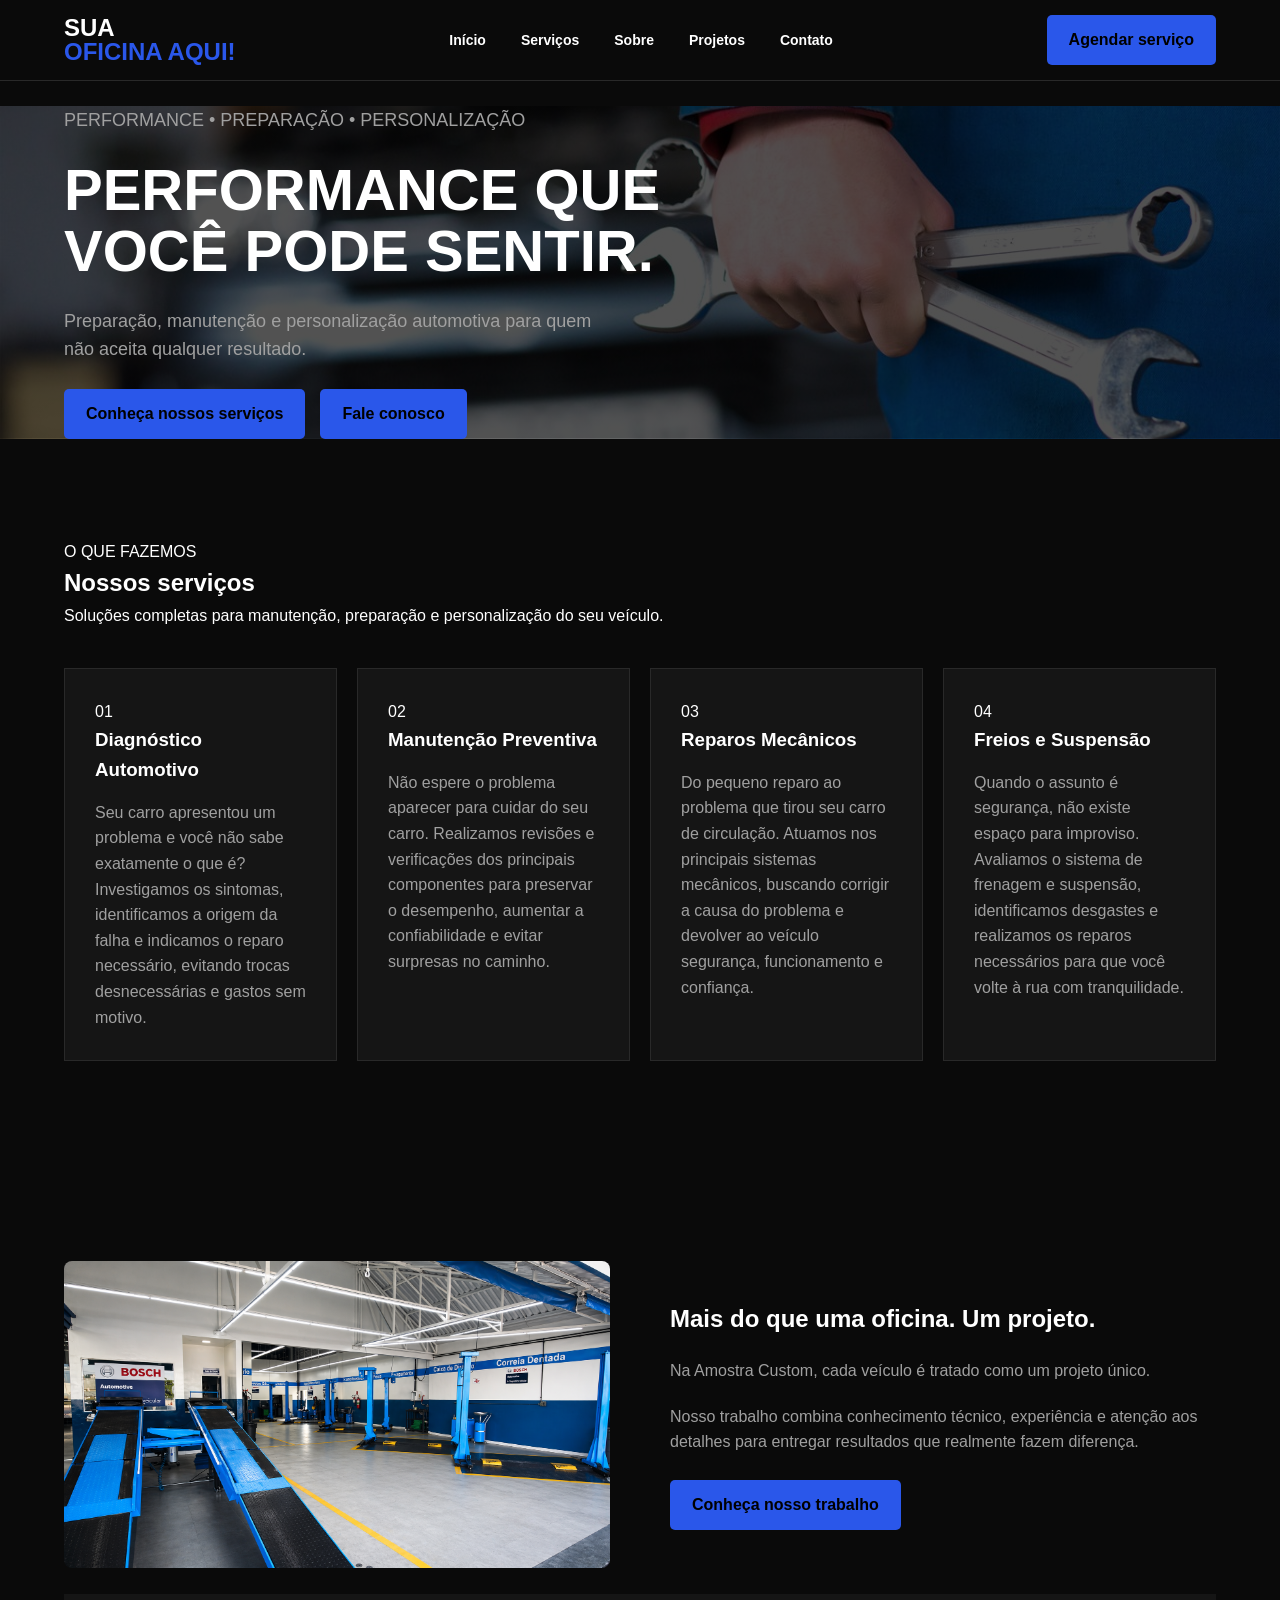
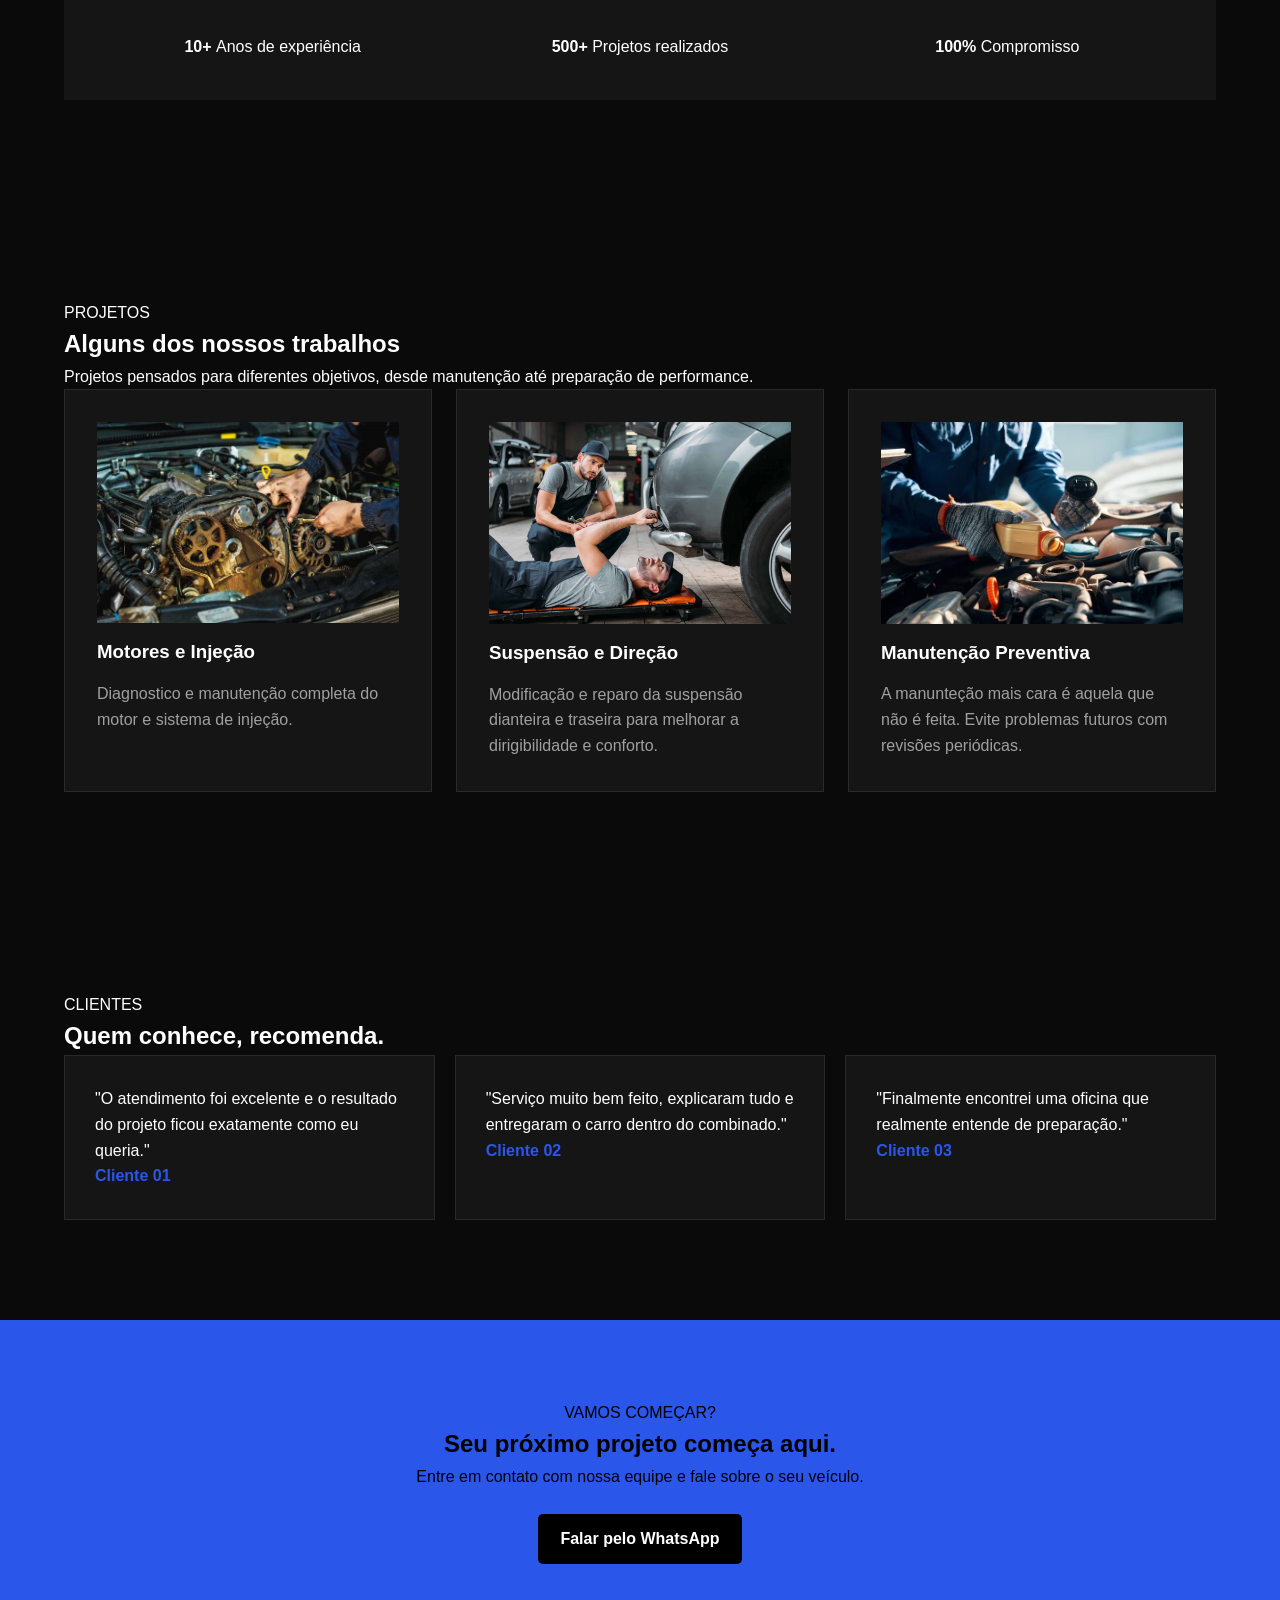
==== HTML/index.html @ f45f8632 "Teste de direção" ====
<!DOCTYPE html>
<html lang="pt-BR">

<head>
    <meta charset="UTF-8">
    <meta name="viewport" content="width=device-width, initial-scale=1.0">
    <link rel="stylesheet" href="css/style/style.css">
    <title>Amostra Custom</title>
</head>

<body>

    <header class="header">

        <div class="container">

            <a href="#" class="logo">
                SUA
                <span>OFICINA AQUI!</span>
            </a>

            <nav class="nav">

                <ul class="nav-list">

                    <li>
                        <a href="index.html">Início</a>
                    </li>

                    <li>
                        <a href="/servicos.html">Serviços</a>
                    </li>

                    <li>
                        <a href="/HTML/sobre.html">Sobre</a>
                    </li>

                    <li>
                        <a href="/HTML/projetos.html">Projetos</a>
                    </li>

                    <li>
                        <a href="/HTML/contato.html">Contato</a>
                    </li>

                </ul>

            </nav>


            <a href="/HTML/contato.html" class="btn">
                Agendar serviço
            </a>

        </div>

    </header>






    <main>

        <section class="hero" id="inicio">

            <div class="container">

                <div class="hero-content">

                    <p class="hero-tag">
                        PERFORMANCE • PREPARAÇÃO • PERSONALIZAÇÃO
                    </p>

                    <h1>
                        Performance que você pode sentir.
                    </h1>

                    <p class="hero-description">
                        Preparação, manutenção e personalização automotiva
                        para quem não aceita qualquer resultado.
                    </p>


                    <div class="hero-buttons">

                        <a href="#servicos" class="btn">
                            Conheça nossos serviços
                        </a>

                        <a href="#contato" class="btn btn-outline">
                            Fale conosco
                        </a>

                    </div>

                </div>

            </div>

        </section>






        <section class="services" id="servicos">

            <div class="container">

                <div class="section-header">

                    <p class="section-tag">
                        O QUE FAZEMOS
                    </p>

                    <h2>
                        Nossos serviços
                    </h2>

                    <p>
                        Soluções completas para manutenção,
                        preparação e personalização do seu veículo.
                    </p>

                </div>


                <div class="services-grid">


                    <article class="service-card">

                        <div class="service-number">
                            01
                        </div>

                        <h3>
                            Diagnóstico Automotivo
                        </h3>

                        <p>
                            Seu carro apresentou um problema e você não sabe exatamente o que é?
                            Investigamos os sintomas, identificamos a origem da falha e indicamos
                            o reparo necessário, evitando trocas desnecessárias e gastos sem motivo.
                        </p>

                    </article>


                    <article class="service-card">

                        <div class="service-number">
                            02
                        </div>

                        <h3>
                            Manutenção Preventiva
                        </h3>

                        <p>
                            Não espere o problema aparecer para cuidar do seu carro.
                            Realizamos revisões e verificações dos principais componentes
                            para preservar o desempenho, aumentar a confiabilidade e evitar
                            surpresas no caminho.

                    </article>


                    <article class="service-card">

                        <div class="service-number">
                            03
                        </div>

                        <h3>
                            Reparos Mecânicos
                        </h3>

                        <p>
                            Do pequeno reparo ao problema que tirou seu carro de circulação.
                            Atuamos nos principais sistemas mecânicos, buscando corrigir a causa
                            do problema e devolver ao veículo segurança, funcionamento e confiança.
                        </p>

                    </article>


                    <article class="service-card">

                        <div class="service-number">
                            04
                        </div>

                        <h3>
                            Freios e Suspensão
                        </h3>

                        <p>
                            Quando o assunto é segurança, não existe espaço para improviso.
                            Avaliamos o sistema de frenagem e suspensão, identificamos desgastes e realizamos
                            os reparos necessários para que você volte à rua com tranquilidade.
                        </p>

                    </article>


                </div>

            </div>

        </section>





        <section class="about" id="sobre">

            <div class="container">

                <div class="about-content">


                    <div class="about-image">

                        <img src="assets/images/Fotos Amostra/elevadores.png" alt="Interior da oficina Amostra Custom">

                    </div>


                    <div class="about-text">


                        <h2>
                            Mais do que uma oficina.
                            Um projeto.
                        </h2>

                        <p>
                            Na Amostra Custom, cada veículo é tratado
                            como um projeto único.
                        </p>

                        <p>
                            Nosso trabalho combina conhecimento
                            técnico, experiência e atenção aos detalhes
                            para entregar resultados que realmente
                            fazem diferença.
                        </p>
                        <br>

                        <a href="/HTML/contato.html" class="btn">
                            Conheça nosso trabalho
                        </a>

                    </div>

                </div>

                <br>
                <div class="differentials">

                    <div class="differential">

                        <strong>
                            10+
                        </strong>

                        <span>
                            Anos de experiência
                        </span>

                    </div>


                    <div class="differential">

                        <strong>
                            500+
                        </strong>

                        <span>
                            Projetos realizados
                        </span>

                    </div>


                    <div class="differential">

                        <strong>
                            100%
                        </strong>

                        <span>
                            Compromisso
                        </span>

                    </div>

                </div>

            </div>

        </section>



        <section class="projects" id="projetos">

            <div class="container">

                <div class="section-header">

                    <p class="section-tag">
                        PROJETOS
                    </p>

                    <h2>
                        Alguns dos nossos trabalhos
                    </h2>

                    <p>
                        Projetos pensados para diferentes objetivos,
                        desde manutenção até preparação de performance.
                    </p>

                </div>


                <div class="projects-grid">


                    <article class="project-card">

                        <img src="assets/images/Fotos Amostra/correia.jpg" alt="Projeto automotivo de performance">

                        <div class="project-info">



                            <h3>
                                Motores e Injeção
                            </h3>

                            <p>
                                Diagnostico e manutenção completa do motor e sistema de injeção.
                            </p>

                        </div>

                    </article>


                    <article class="project-card">

                        <img src="assets/images/Fotos Amostra/deitante 2.jpg"
                            alt="Projeto de personalização automotiva">

                        <div class="project-info">

                            <h3>
                                Suspensão e Direção
                            </h3>

                            <p>
                                Modificação e reparo da suspensão dianteira e traseira
                                para melhorar a dirigibilidade e conforto.
                            </p>

                        </div>

                    </article>


                    <article class="project-card">

                        <img src="assets/images/Fotos Amostra/oleo.jpg" alt="Projeto de preparação automotiva">

                        <div class="project-info">



                            <h3>
                                Manutenção Preventiva
                            </h3>

                            <p>
                                A manunteção mais cara é aquela que não é feita. Evite problemas futuros com revisões
                                periódicas.
                            </p>

                        </div>

                    </article>


                </div>

            </div>

        </section>


        <section class="testimonials">

            <div class="container">

                <div class="section-header">

                    <p class="section-tag">
                        CLIENTES
                    </p>

                    <h2>
                        Quem conhece, recomenda.
                    </h2>

                </div>


                <div class="testimonials-grid">


                    <article class="testimonial">

                        <p>
                            "O atendimento foi excelente e o resultado
                            do projeto ficou exatamente como eu queria."
                        </p>

                        <strong class="testimonial-name">
                            Cliente 01
                        </strong>

                    </article>


                    <article class="testimonial">

                        <p>
                            "Serviço muito bem feito, explicaram tudo
                            e entregaram o carro dentro do combinado."
                        </p>

                        <strong class="testimonial-name">
                            Cliente 02
                        </strong>

                    </article>


                    <article class="testimonial">

                        <p>
                            "Finalmente encontrei uma oficina que
                            realmente entende de preparação."
                        </p>

                        <strong class="testimonial-name">
                            Cliente 03
                        </strong>

                    </article>


                </div>

            </div>

        </section>

        <section class="cta" id="contato">

            <div class="container">

                <p class="section-tag">
                    VAMOS COMEÇAR?
                </p>

                <h2>
                    Seu próximo projeto começa aqui.
                </h2>

                <p>
                    Entre em contato com nossa equipe e
                    fale sobre o seu veículo.
                </p>

                <a href="https://wa.me/5500000000000" class="btn">
                    Falar pelo WhatsApp
                </a>

            </div>

        </section>

    </main>

    </main>

    <footer>

    </footer>

    <script src="./js/main.js"></script>

</body>

</html>
---- HTML/css/style/style.css ----
/* =========================
   VARIÁVEIS
========================= */

:root {
    --background: #0a0a0a;
    --background-secondary: #151515;
    --green: #2a57ea;
    --white: #ffffff;
    --gray: #a0a0a0;
    --border: #292929;
}


/* =========================
   RESET
========================= */

* {
    margin: 0;
    padding: 0;
    box-sizing: border-box;
}

img {
    max-width: 100%;
    display: block;
}

button,
input,
textarea {
    font: inherit;
}


/* =========================
   BASE
========================= */

body {
    background-color: var(--background);
    color: var(--white);

    font-family: Arial, sans-serif;
    line-height: 1.6;
}

a {
    text-decoration: none;
    color: inherit;
}

ul {
    list-style: none;
}


/* =========================
   CONTAINER
========================= */

.container {
    width: 90%;
    max-width: 1200px;
    margin: 0 auto;
}


/* =========================
   HEADER
========================= */

.header {
    width: 100%;
    border-bottom: 1px solid var(--border);
}

.header .container {
    height: 80px;

    display: flex;
    align-items: center;
    justify-content: space-between;
}


/* LOGO */

.logo {
    display: flex;
    flex-direction: column;

    font-size: 24px;
    font-weight: 800;
    line-height: 1;
}

.logo span {
    color: var(--green);
}


/* MENU */

.nav-list {
    display: flex;
    align-items: center;
    gap: 35px;
}

.nav-list a {
    color: var(--white);
    font-size: 14px;
    font-weight: 600;

    transition: 0.3s;
}

.nav-list a:hover {
    color: var(--green);
}


/* BOTÃO */

.btn {
    display: inline-block;

    background-color: var(--green);
    color: #000;

    padding: 12px 22px;
    border-radius: 5px;

    font-weight: 700;

    transition: 0.3s;
}

.btn:hover {
    opacity: 0.8;
}


/* =========================
   HERO
========================= */

.hero {
    background-image:
        linear-gradient(
            rgba(0, 0, 0, 0.68),
            rgba(0, 0, 0, 0.68)
        ),
        url("../../assets/images/Fotos Amostra/chave-mao.jpg");

    background-size: cover;
    background-position: center;
    background-repeat: no-repeat;
}

.hero h1 {
    max-width: 650px;

    font-size: 58px;
    line-height: 1.05;
    text-transform: uppercase;
}

.hero p {
    max-width: 550px;

    margin: 25px 0;

    color: var(--gray);
    font-size: 18px;
}

.hero-buttons {
    display: flex;
    gap: 15px;
}


/* =========================
   SERVIÇOS
========================= */

.services {
    padding: 100px 0;
}

.services-grid {
    display: grid;
    grid-template-columns: repeat(4, 1fr);
    gap: 20px;

    margin-top: 40px;
}

.service-card {
    background-color: var(--background-secondary);

    border: 1px solid var(--border);

    padding: 30px;
    min-height: 250px;

    transition: 0.3s;
}

.service-card:hover {
    transform: translateY(-5px);
    border-color: var(--green);
}

.service-card h3 {
    margin-bottom: 15px;
}

.service-card p {
    color: var(--gray);
}


/* =========================
   SOBRE
========================= */

.about {
    padding: 100px 0;
}

.about-content {
    display: grid;
    grid-template-columns: 1fr 1fr;

    gap: 60px;
    align-items: center;
}

.about img {
    width: 100%;
    border-radius: 8px;
}

.about p {
    color: var(--gray);
    margin-top: 20px;
}


/* =========================
   DIFERENCIAIS
========================= */

.differentials {
    display: flex;
    justify-content: space-between;
    gap: 30px;

    padding: 40px;

    background-color: var(--background-secondary);
}

.differential {
    flex: 1;
    text-align: center;
}


/* =========================
   DEPOIMENTOS
========================= */

.testimonials {
    padding: 100px 0;
}

.testimonials-grid {
    display: grid;
    grid-template-columns: repeat(3, 1fr);

    gap: 20px;
}

.testimonial {
    padding: 30px;

    background-color: var(--background-secondary);

    border: 1px solid var(--border);
}

.testimonial-name {
    margin-top: 20px;
    color: var(--green);
}


/* =========================
   CTA
========================= */

.cta {
    padding: 80px 20px;

    text-align: center;

    background-color: var(--green);
    color: #000;
}

.cta .btn {
    display: inline-block;

    margin-top: 25px;

    background-color: #000;
    color: white;
}


/* =========================
   FOOTER
========================= */

footer {
    padding: 60px 0;

    background-color: #050505;

    border-top: 1px solid var(--border);
}

.footer-content {
    display: grid;
    grid-template-columns: 2fr 1fr 1fr;

    gap: 50px;
}


/* =========================
   RESPONSIVO
========================= */

@media (max-width: 768px) {

    .header .container {
        height: auto;
        padding: 20px 0;
    }

    .nav {
        display: none;
    }

    .hero {
        min-height: 500px;
    }

    .hero h1 {
        font-size: 40px;
    }

    .hero-buttons {
        flex-direction: column;
    }

    .services-grid {
        grid-template-columns: 1fr;
    }

    .about-content {
        grid-template-columns: 1fr;
    }

    .testimonials-grid {
        grid-template-columns: 1fr;
    }

    .differentials {
        flex-direction: column;
    }

    .footer-content {
        grid-template-columns: 1fr;
    }
}








/* =========================
   PÁGINAS INTERNAS
========================= */

.page-hero {
    background-image:
        linear-gradient(
            rgba(0, 0, 0, 0.62),
            rgba(0, 0, 0, 0.62)
        ),
        url("../../assets/images/Fotos Amostra/aperrto.jpg");

    background-size: cover;
    background-position: center center;
    background-repeat: no-repeat;
}

.page-hero h1 {
    max-width: 800px;

    margin: 15px 0;

    font-size: 58px;

    line-height: 1.05;

    text-transform: uppercase;
}

.page-hero p:last-child {
    max-width: 600px;

    color: var(--gray);

    font-size: 18px;
}


/* =========================
   LINKS DOS SERVIÇOS
========================= */

.service-link {
    display: inline-block;

    margin-top: 25px;

    color: var(--green);

    font-weight: 600;
}

.service-link:hover {
    text-decoration: underline;
}


/* =========================
   PÁGINA DE CONTATO
========================= */

.contact {
    padding: 100px 0;
}

.contact-content {
    display: grid;

    grid-template-columns: 1fr 1fr;

    gap: 80px;
}

.contact-info h2 {
    margin: 15px 0 20px;

    font-size: 42px;

    line-height: 1.1;
}

.contact-info > p {
    color: var(--gray);
}


.contact-item {
    display: flex;

    flex-direction: column;

    gap: 5px;

    margin-top: 30px;
}

.contact-item span {
    color: var(--gray);
}


/* =========================
   FORMULÁRIO
========================= */

.contact-form {
    display: flex;

    flex-direction: column;

    gap: 20px;
}

.form-group {
    display: flex;

    flex-direction: column;

    gap: 8px;
}

.form-group label {
    font-size: 14px;

    font-weight: 600;
}

.form-group input,
.form-group select,
.form-group textarea {
    width: 100%;

    padding: 14px 16px;

    background-color: var(--background-secondary);

    border: 1px solid var(--border);

    border-radius: 4px;

    color: var(--white);

    outline: none;
}

.form-group input:focus,
.form-group select:focus,
.form-group textarea:focus {
    border-color: var(--green);
}

.form-group textarea {
    resize: vertical;
}


/* =========================
   RESPONSIVIDADE
========================= */

@media (max-width: 768px) {

    .page-hero {
        padding: 100px 0 70px;
    }

    .page-hero h1 {
        font-size: 40px;
    }

    .contact-content {
        grid-template-columns: 1fr;

        gap: 50px;
    }

}

/* PROJETOS */

.projects {
    padding: 100px 0;
}

.projects-grid {
    display: grid;
    grid-template-columns: repeat(3, 1fr);
    gap: 24px;
}

.project-card {
    padding: 32px;
    background: var(--background-secondary);
    border: 1px solid var(--border);
    transition: 0.3s;
}

.project-card:hover {
    transform: translateY(-6px);
    border-color: var(--green);
}

.project-card > span {
    color: var(--green);
    font-weight: 700;
    font-size: 13px;
}

.project-card h3 {
    margin: 14px 0;
}

.project-card p {
    color: var(--gray);
    line-height: 1.6;
}

.project-card ul {
    margin: 24px 0;
}

.project-card li {
    margin-bottom: 9px;
}

/* =========================
   SOBRE — SEÇÕES FINAIS
========================= */

.about-final {
    padding: 110px 0;
    border-top: 1px solid var(--border);
}

.about-final-content {
    display: grid;
    grid-template-columns: 1fr 1fr;
    gap: 80px;
    align-items: center;
}

.about-final .section-heading {
    margin: 0;
}

.about-final-text {
    max-width: 600px;
}

.about-final-text p {
    color: var(--gray);
    line-height: 1.7;
    margin-bottom: 20px;
}

.about-final-text .btn {
    display: inline-block;
    margin-top: 15px;
}


/* =========================
   CTA FINAL
========================= */

.about-cta {
    padding: 120px 0;
    text-align: center;
    border-top: 1px solid var(--border);
}

.about-cta .container {
    max-width: 850px;
}

.about-cta h2 {
    margin: 18px 0;
}

.about-cta p {
    max-width: 600px;
    margin: 0 auto 30px;
    color: var(--gray);
    line-height: 1.6;
}

.about-cta .btn {
    display: inline-block;
}


/* =========================
   RESPONSIVIDADE
========================= */

@media (max-width: 900px) {

    .about-final-content {
        grid-template-columns: 1fr;
        gap: 40px;
    }

    .about-final {
        padding: 80px 0;
    }

    .about-cta {
        padding: 90px 0;
    }

}


@media (max-width: 600px) {

    .about-final {
        padding: 70px 0;
    }

    .about-cta {
        padding: 75px 20px;
    }

}




/* =========================================================
   SERVIÇOS
========================================================= */

.servicos {
    width: 100%;
    padding: 120px 0;
    background: var(--background);
    color: var(--white);
}

.servicos-container {
    width: min(1200px, 90%);
    margin: 0 auto;
}


/* =========================================================
   CABEÇALHO
========================================================= */

.servicos-header {
    display: flex;
    align-items: flex-end;
    justify-content: space-between;
    gap: 40px;
    margin-bottom: 60px;
}

.servicos-titulo {
    max-width: 650px;
}

.servicos-label {
    display: inline-block;
    margin-bottom: 15px;

    color: var(--green);

    font-size: 14px;
    font-weight: 700;
    letter-spacing: 3px;
}

.servicos-titulo h2 {
    margin: 0 0 18px;

    font-size: clamp(42px, 5vw, 68px);
    line-height: 0.95;

    font-weight: 800;
    letter-spacing: -2px;

    color: var(--white);
}

.servicos-titulo p {
    max-width: 550px;

    margin: 0;

    color: var(--gray);

    font-size: 16px;
    line-height: 1.7;
}


/* =========================================================
   BOTÃO DO CABEÇALHO
========================================================= */

.servicos-header-btn {
    display: inline-flex;
    align-items: center;
    gap: 15px;

    padding: 16px 24px;

    border: 1px solid var(--green);

    color: var(--green);

    text-decoration: none;

    font-size: 13px;
    font-weight: 700;
    letter-spacing: 1px;

    transition: 0.3s ease;
}

.servicos-header-btn span {
    font-size: 20px;
    transition: 0.3s ease;
}

.servicos-header-btn:hover {
    background: var(--green);
    color: var(--background);
}

.servicos-header-btn:hover span {
    transform: translateX(5px);
}


/* =========================================================
   GRID
========================================================= */

.servicos-grid {
    display: grid;

    grid-template-columns: repeat(3, 1fr);

    gap: 20px;
}


/* =========================================================
   CARD
========================================================= */

.servico-card {
    position: relative;

    min-height: 350px;

    padding: 35px;

    background: var(--background-secondary);

    border: 1px solid var(--border);

    overflow: hidden;

    transition:
        transform 0.35s ease,
        border-color 0.35s ease,
        background 0.35s ease;
}

.servico-card::before {
    content: "";

    position: absolute;

    top: 0;
    left: 0;

    width: 0;
    height: 3px;

    background: var(--green);

    transition: width 0.4s ease;
}

.servico-card:hover {
    transform: translateY(-8px);

    border-color: var(--green);

    background: var(--background-secondary);
}

.servico-card:hover::before {
    width: 100%;
}


/* =========================================================
   NÚMERO
========================================================= */

.servico-numero {
    position: absolute;

    top: 25px;
    right: 30px;

    color: var(--border);

    font-size: 50px;
    font-weight: 800;

    line-height: 1;
}


/* =========================================================
   ÍCONE
========================================================= */

.servico-icone {
    display: flex;
    align-items: center;
    justify-content: center;

    width: 60px;
    height: 60px;

    margin-bottom: 35px;

    border: 1px solid var(--green);

    color: var(--green);

    font-size: 26px;

    transition: 0.3s ease;
}

.servico-card:hover .servico-icone {
    background: var(--green);
    color: var(--background);

    transform: rotate(-5deg);
}


/* =========================================================
   TÍTULO
========================================================= */

.servico-card h3 {
    max-width: 250px;

    margin: 0 0 18px;

    color: var(--white);

    font-size: 23px;
    line-height: 1.1;

    font-weight: 750;
}


/* =========================================================
   DESCRIÇÃO
========================================================= */

.servico-card p {
    max-width: 300px;

    margin: 0;

    color: var(--gray);

    font-size: 15px;
    line-height: 1.7;
}


/* =========================================================
   LINK
========================================================= */

.servico-link {
    position: absolute;

    bottom: 30px;
    left: 35px;

    display: inline-flex;
    align-items: center;
    gap: 10px;

    color: var(--green);

    text-decoration: none;

    font-size: 12px;
    font-weight: 700;

    letter-spacing: 1.5px;

    transition: 0.3s ease;
}

.servico-link span {
    font-size: 18px;

    transition: 0.3s ease;
}

.servico-link:hover span {
    transform: translateX(6px);
}


/* =========================================================
   CARD DE PERFORMANCE
========================================================= */

.servico-destaque {
    border-color: var(--border);
}

.servico-destaque .servico-icone {
    background: var(--green);
    color: var(--background);
}


/* =========================================================
   CTA
========================================================= */

.servicos-cta {
    display: flex;

    align-items: center;
    justify-content: space-between;

    gap: 30px;

    margin-top: 25px;
    padding: 40px;

    border: 1px solid var(--border);

    background: var(--background-secondary);
}

.servicos-cta span {
    display: block;

    margin-bottom: 10px;

    color: var(--green);

    font-size: 12px;
    font-weight: 700;

    letter-spacing: 2px;
}

.servicos-cta h3 {
    margin: 0;

    color: var(--white);

    font-size: 28px;
    line-height: 1.1;
}

.servicos-cta-btn {
    display: inline-flex;
    align-items: center;
    gap: 15px;

    padding: 16px 28px;

    background: var(--green);

    color: var(--background);

    text-decoration: none;

    font-size: 13px;
    font-weight: 800;

    letter-spacing: 1px;

    white-space: nowrap;

    transition: 0.3s ease;
}

.servicos-cta-btn span {
    margin: 0;

    color: var(--background);

    font-size: 20px;

    transition: 0.3s ease;
}

.servicos-cta-btn:hover {
    transform: translateY(-3px);
}

.servicos-cta-btn:hover span {
    transform: translateX(5px);
}


/* =========================================================
   RESPONSIVIDADE
========================================================= */

@media (max-width: 950px) {

    .servicos {
        padding: 90px 0;
    }

    .servicos-grid {
        grid-template-columns: repeat(2, 1fr);
    }

    .servicos-header {
        align-items: flex-start;
        flex-direction: column;
    }

}


@media (max-width: 650px) {

    .servicos {
        padding: 75px 0;
    }

    .servicos-container {
        width: 88%;
    }

    .servicos-titulo h2 {
        font-size: 44px;
    }

    .servicos-grid {
        grid-template-columns: 1fr;
    }

    .servico-card {
        min-height: 330px;
        padding: 30px;
    }

    .servico-link {
        left: 30px;
        bottom: 25px;
    }

    .servicos-cta {
        align-items: flex-start;
        flex-direction: column;

        padding: 30px;
    }

    .servicos-cta h3 {
        font-size: 24px;
    }

    .servicos-cta-btn {
        width: 100%;

        justify-content: center;
    }

}




/* =========================================================
   CONTATO
========================================================= */

.contato {
    width: 100%;
    padding: 120px 0 0;
    background: var(--background);
    color: var(--white);
}

.contato-container {
    width: min(1200px, 90%);
    margin: 0 auto;

    display: grid;
    grid-template-columns: 0.85fr 1.15fr;

    gap: 90px;
}


/* =========================================================
   INFORMAÇÕES
========================================================= */

.contato-info {
    display: flex;
    flex-direction: column;
    justify-content: center;
}

.contato-label {
    display: inline-block;

    margin-bottom: 15px;

    color: var(--green);

    font-size: 14px;
    font-weight: 700;

    letter-spacing: 3px;
}

.contato-info h2 {
    margin: 0 0 20px;

    color: var(--white);

    font-size: clamp(42px, 5vw, 68px);
    line-height: 0.95;

    font-weight: 800;
    letter-spacing: -2px;
}

.contato-info h2 span {
    color: var(--green);
}

.contato-descricao {
    max-width: 500px;

    margin: 0 0 45px;

    color: var(--gray);

    font-size: 16px;
    line-height: 1.7;
}


/* =========================================================
   ITENS DE CONTATO
========================================================= */

.contato-item {
    display: flex;
    align-items: center;

    gap: 18px;

    padding: 18px 0;

    border-bottom: 1px solid var(--border);
}

.contato-item:first-of-type {
    border-top: 1px solid var(--border);
}

.contato-item-icon {
    display: flex;
    align-items: center;
    justify-content: center;

    width: 42px;
    height: 42px;

    flex-shrink: 0;

    border: 1px solid var(--border);

    color: var(--green);

    font-size: 18px;

    transition: 0.3s ease;
}

.contato-item:hover .contato-item-icon {
    background: var(--green);
    color: var(--background);
    border-color: var(--green);
}

.contato-item-content {
    display: flex;
    flex-direction: column;

    gap: 4px;
}

.contato-item-content span {
    color: var(--gray);

    font-size: 11px;
    font-weight: 700;

    letter-spacing: 1.5px;
}

.contato-item-content a,
.contato-item-content p {
    margin: 0;

    color: var(--white);

    font-size: 15px;

    text-decoration: none;

    transition: 0.3s ease;
}

.contato-item-content a:hover {
    color: var(--green);
}


/* =========================================================
   FORMULÁRIO
========================================================= */

.contato-form-container {
    padding: 45px;

    background: var(--background-secondary);

    border: 1px solid var(--border);
}

.contato-form-header {
    margin-bottom: 35px;
}

.contato-form-header > span {
    display: block;

    margin-bottom: 12px;

    color: var(--green);

    font-size: 12px;
    font-weight: 700;

    letter-spacing: 2px;
}

.contato-form-header h3 {
    margin: 0;

    color: var(--white);

    font-size: 32px;
    line-height: 1.1;

    font-weight: 700;
}

.contato-form-header h3 strong {
    color: var(--green);
}


/* =========================================================
   CAMPOS
========================================================= */

.contato-form {
    display: grid;

    grid-template-columns: repeat(2, 1fr);

    gap: 20px;
}

.contato-form-group {
    display: flex;
    flex-direction: column;

    gap: 8px;
}

.contato-form-group.full {
    grid-column: 1 / -1;
}

.contato-form-group label {
    color: var(--gray);

    font-size: 11px;
    font-weight: 700;

    letter-spacing: 1.5px;
}

.contato-form input,
.contato-form select,
.contato-form textarea {
    width: 100%;

    padding: 15px 16px;

    background: var(--background);

    border: 1px solid var(--border);

    border-radius: 0;

    color: var(--white);

    font-family: inherit;
    font-size: 14px;

    outline: none;

    transition:
        border-color 0.3s ease,
        background 0.3s ease;
}

.contato-form input::placeholder,
.contato-form textarea::placeholder {
    color: var(--gray);
}

.contato-form input:focus,
.contato-form select:focus,
.contato-form textarea:focus {
    border-color: var(--green);
}

.contato-form textarea {
    min-height: 150px;

    resize: vertical;
}


/* =========================================================
   SELECT
========================================================= */

.contato-form select {
    cursor: pointer;
}


/* =========================================================
   BOTÃO
========================================================= */

.contato-form button {
    grid-column: 1 / -1;

    display: inline-flex;
    align-items: center;
    justify-content: center;

    gap: 12px;

    width: 100%;

    padding: 17px 25px;

    background: var(--green);

    border: 1px solid var(--green);

    color: var(--background);

    font-family: inherit;

    font-size: 13px;
    font-weight: 800;

    letter-spacing: 1px;

    cursor: pointer;

    transition:
        transform 0.3s ease,
        background 0.3s ease;
}

.contato-form button:hover {
    transform: translateY(-3px);
}

.contato-form button span {
    font-size: 18px;

    transition: 0.3s ease;
}

.contato-form button:hover span {
    transform: translateX(5px);
}


/* =========================================================
   PARTE FINAL
========================================================= */

.contato-final {
    width: min(1200px, 90%);

    margin: 100px auto 0;
    padding: 30px 0;

    display: flex;
    align-items: center;
    justify-content: space-between;

    gap: 20px;

    border-top: 1px solid var(--border);
}

.contato-final p {
    margin: 0;

    color: var(--gray);

    font-size: 11px;
    font-weight: 700;

    letter-spacing: 1.5px;
}

.contato-final a {
    color: var(--green);

    font-size: 11px;
    font-weight: 700;

    letter-spacing: 1.5px;

    text-decoration: none;

    transition: 0.3s ease;
}

.contato-final a:hover {
    transform: translateY(-2px);
}


/* =========================================================
   RESPONSIVIDADE
========================================================= */

@media (max-width: 950px) {

    .contato {
        padding-top: 90px;
    }

    .contato-container {
        grid-template-columns: 1fr;

        gap: 60px;
    }

    .contato-info {
        justify-content: flex-start;
    }

}


@media (max-width: 650px) {

    .contato {
        padding-top: 75px;
    }

    .contato-container {
        width: 88%;
    }

    .contato-info h2 {
        font-size: 44px;
    }

    .contato-form-container {
        padding: 30px;
    }

    .contato-form {
        grid-template-columns: 1fr;
    }

    .contato-form-group.full {
        grid-column: auto;
    }

    .contato-form button {
        grid-column: auto;
    }

    .contato-final {
        width: 88%;

        align-items: flex-start;
        flex-direction: column;

        margin-top: 75px;
    }

}
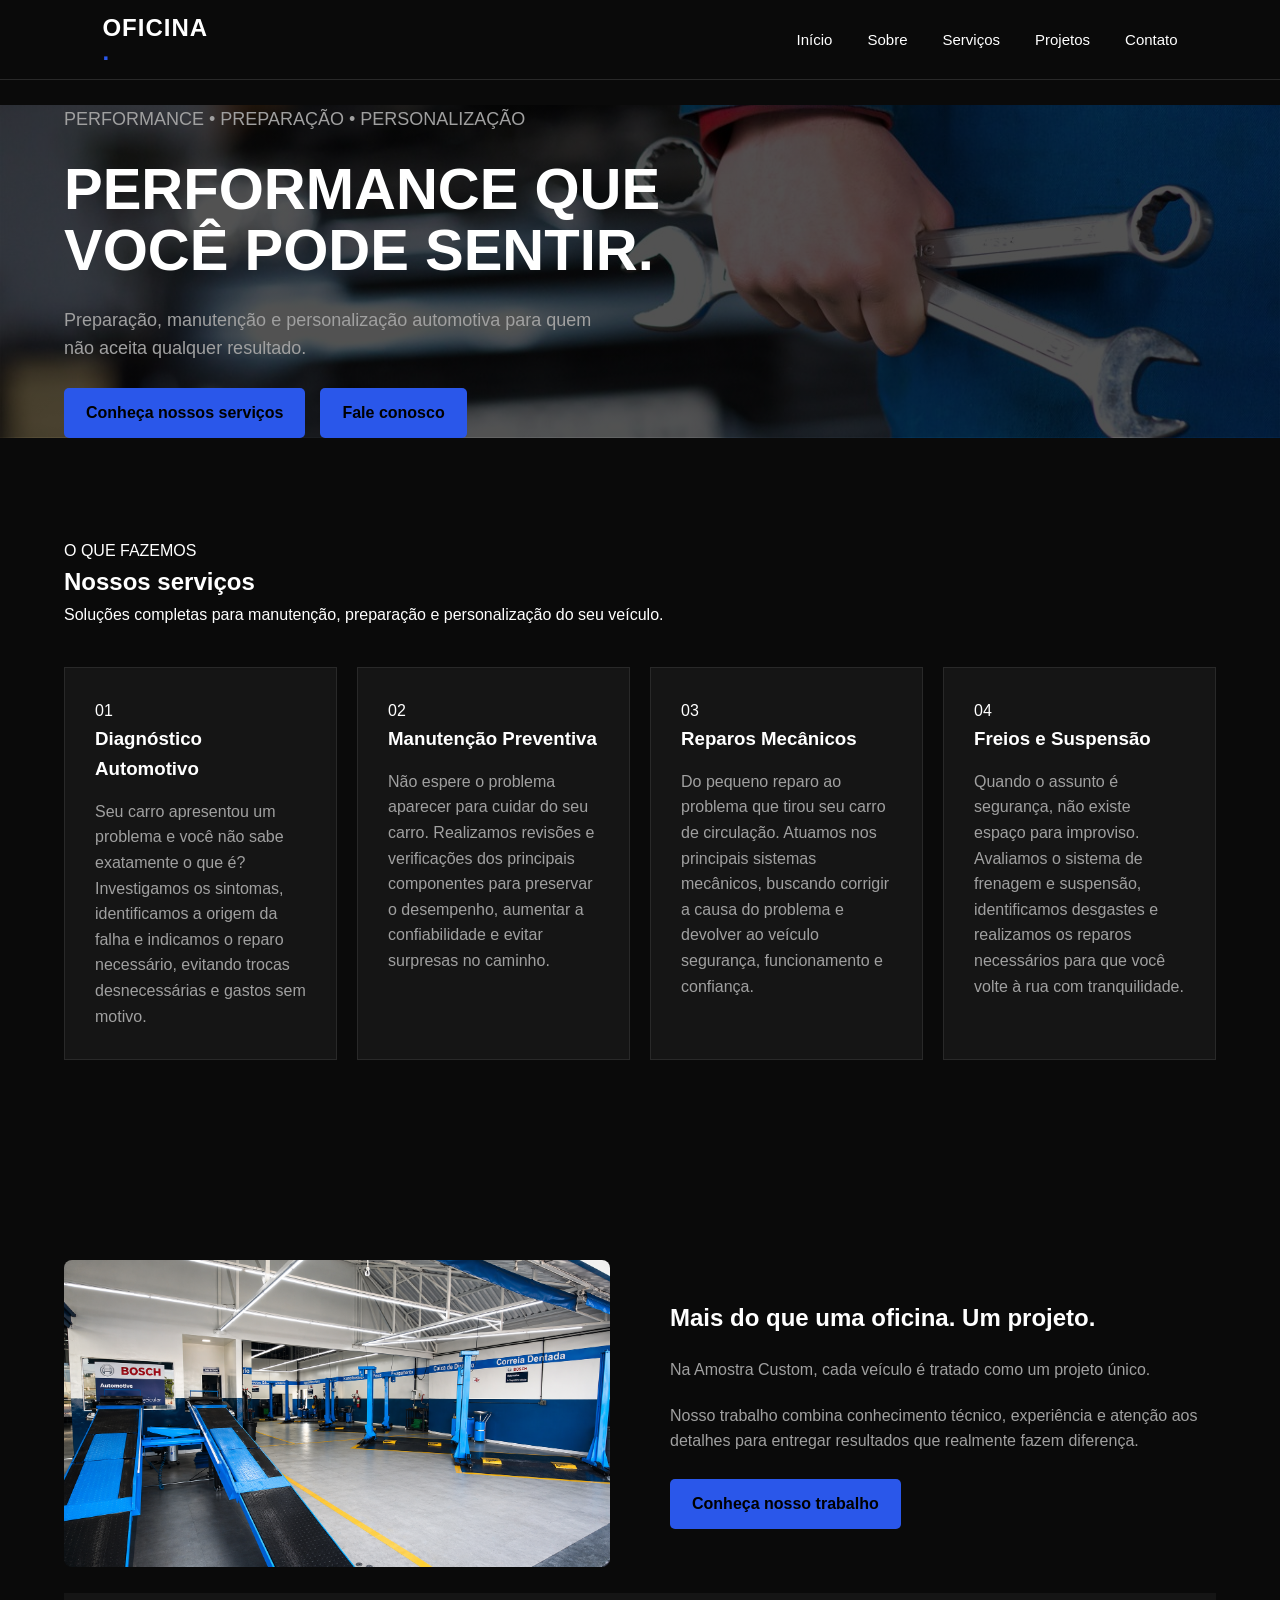
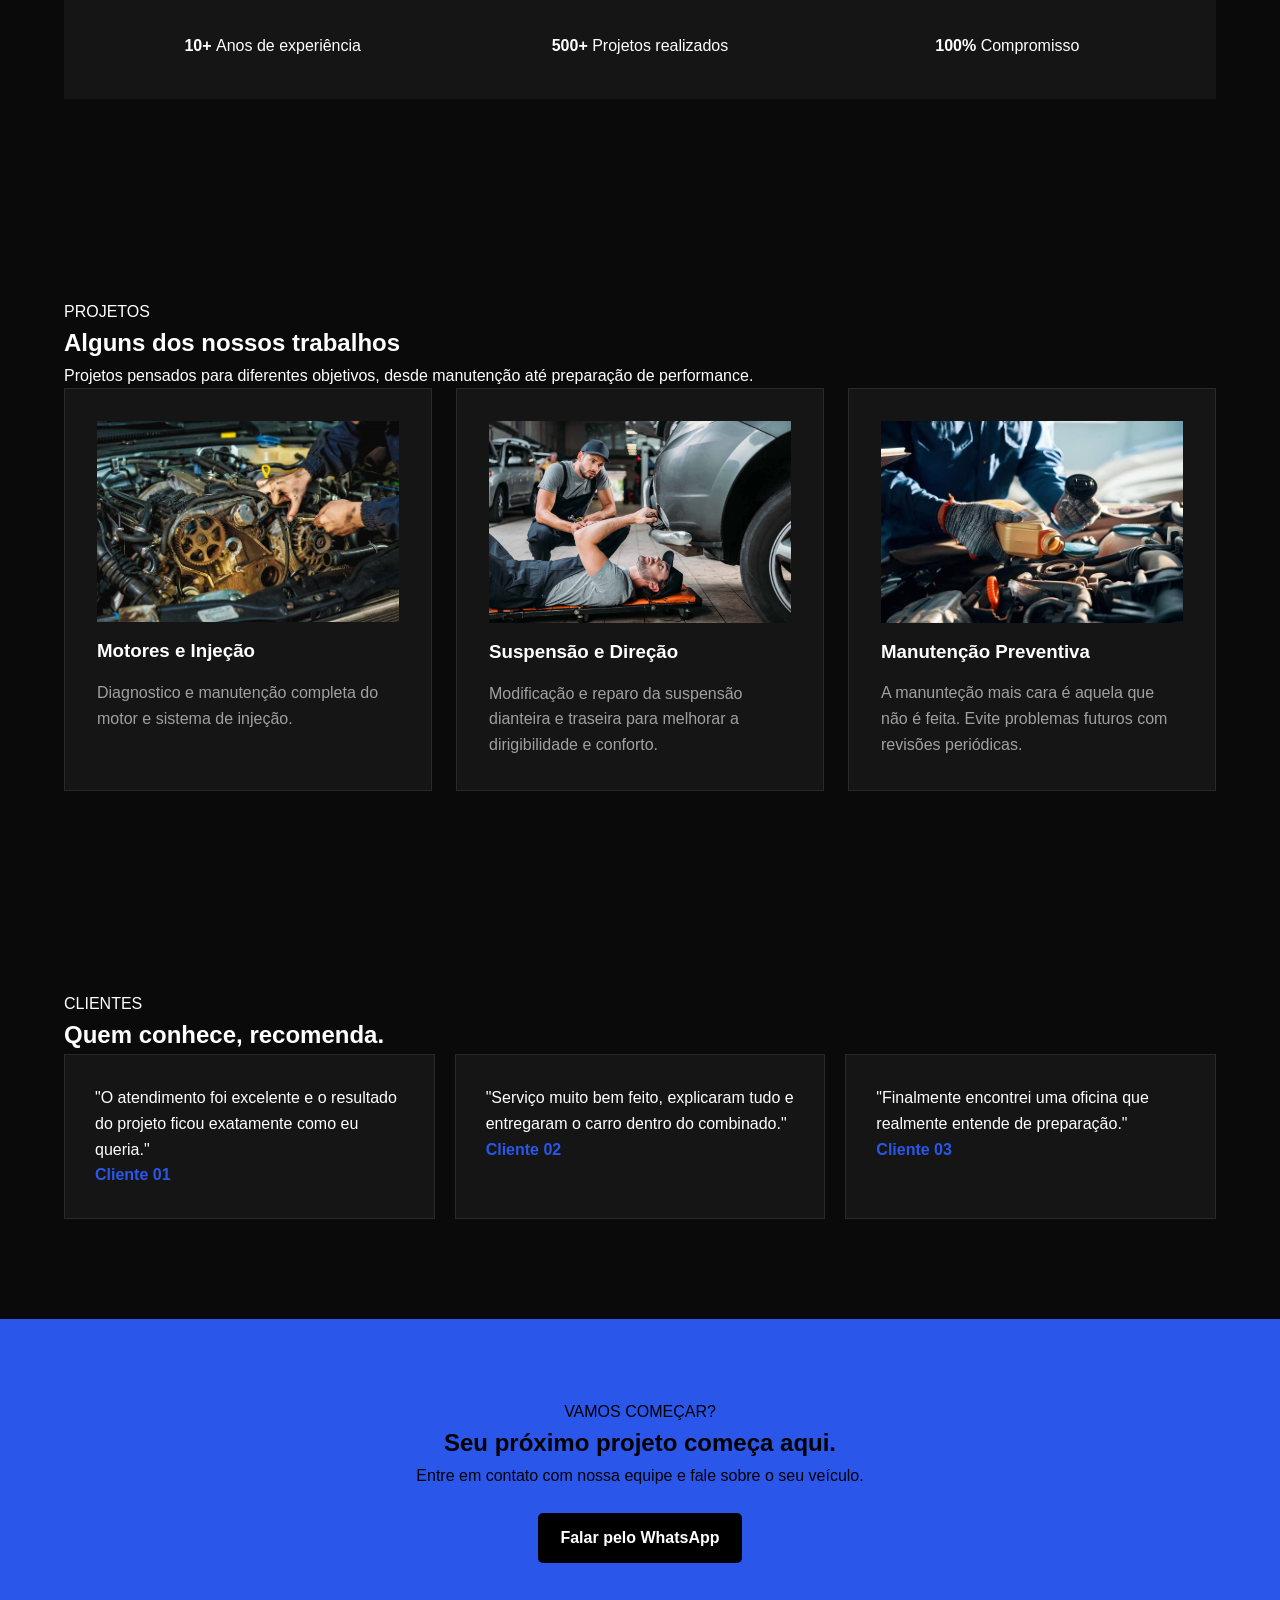
==== commit 0308647b: "Criação do menu hamburguer apenas n o index" ====
--- a/HTML/index.html
+++ b/HTML/index.html
@@ -10,50 +10,12 @@
 
 <body>
 
-    <header class="header">
-
-        <div class="container">
-
-            <a href="#" class="logo">
-                SUA
-                <span>OFICINA AQUI!</span>
-            </a>
-
-            <nav class="nav">
-
-                <ul class="nav-list">
-
-                    <li>
-                        <a href="index.html">Início</a>
-                    </li>
-
-                    <li>
-                        <a href="/servicos.html">Serviços</a>
-                    </li>
-
-                    <li>
-                        <a href="/HTML/sobre.html">Sobre</a>
-                    </li>
-
-                    <li>
-                        <a href="/HTML/projetos.html">Projetos</a>
-                    </li>
-
-                    <li>
-                        <a href="/HTML/contato.html">Contato</a>
-                    </li>
-
-                </ul>
-
-            </nav>
-
-
-            <a href="/HTML/contato.html" class="btn">
-                Agendar serviço
-            </a>
-
-        </div>
-
+    <header class="header"> <a href="index.html" class="logo"> OFICINA<span>.</span> </a> <!-- Botão do menu --> <button
+            class="menu-toggle" aria-label="Abrir menu"> <span></span> <span></span> <span></span> </button>
+        <!-- Menu -->
+        <nav class="menu"> <a href="index.html">Início</a> <a href="sobre.html">Sobre</a> <a
+                href="servicos.html">Serviços</a> <a href="projetos.html">Projetos</a> <a
+                href="contato.html">Contato</a> </nav>
     </header>
 
 
@@ -252,7 +214,7 @@
                         </p>
                         <br>
 
-                        <a href="/HTML/contato.html" class="btn">
+                        <a href="contato.html" class="btn">
                             Conheça nosso trabalho
                         </a>
 
@@ -508,6 +470,8 @@
 
     <script src="./js/main.js"></script>
 
+
+    <script> const menuToggle = document.querySelector('.menu-toggle'); const menu = document.querySelector('.menu'); menuToggle.addEventListener('click', () => { menu.classList.toggle('active'); menuToggle.classList.toggle('active'); }); </script>
 </body>
 
 </html>
--- a/HTML/css/style/style.css
+++ b/HTML/css/style/style.css
@@ -149,10 +149,8 @@
 
 .hero {
     background-image:
-        linear-gradient(
-            rgba(0, 0, 0, 0.68),
-            rgba(0, 0, 0, 0.68)
-        ),
+        linear-gradient(rgba(0, 0, 0, 0.68),
+            rgba(0, 0, 0, 0.68)),
         url("../../assets/images/Fotos Amostra/chave-mao.jpg");
 
     background-size: cover;
@@ -404,10 +402,8 @@
 
 .page-hero {
     background-image:
-        linear-gradient(
-            rgba(0, 0, 0, 0.62),
-            rgba(0, 0, 0, 0.62)
-        ),
+        linear-gradient(rgba(0, 0, 0, 0.62),
+            rgba(0, 0, 0, 0.62)),
         url("../../assets/images/Fotos Amostra/aperrto.jpg");
 
     background-size: cover;
@@ -479,7 +475,7 @@
     line-height: 1.1;
 }
 
-.contact-info > p {
+.contact-info>p {
     color: var(--gray);
 }
 
@@ -600,7 +596,7 @@
     border-color: var(--green);
 }
 
-.project-card > span {
+.project-card>span {
     color: var(--green);
     font-weight: 700;
     font-size: 13px;
@@ -1356,7 +1352,7 @@
     margin-bottom: 35px;
 }
 
-.contato-form-header > span {
+.contato-form-header>span {
     display: block;
 
     margin-bottom: 12px;
@@ -1631,4 +1627,137 @@
         margin-top: 75px;
     }
 
+}
+
+.header {
+    width: 100%;
+    height: 80px;
+    padding: 0 8%;
+    display: flex;
+    align-items: center;
+    justify-content: space-between;
+    background: #0a0a0a;
+    border-bottom: 1px solid #292929;
+    position: relative;
+    z-index: 1000;
+}
+
+/* ========================= LOGO ========================= */
+.logo {
+    color: #fff;
+    text-decoration: none;
+    font-size: 24px;
+    font-weight: 800;
+    letter-spacing: 1px;
+}
+
+.logo span {
+    color: #2a57ea;
+}
+
+/* ========================= MENU DESKTOP ========================= */
+.menu {
+    display: flex;
+    align-items: center;
+    gap: 35px;
+}
+
+.menu a {
+    color: #fff;
+    text-decoration: none;
+    font-size: 15px;
+    font-weight: 500;
+    transition: 0.3s;
+}
+
+.menu a:hover {
+    color: #2a57ea;
+}
+
+/* ========================= BOTÃO HAMBÚRGUER ========================= */
+.menu-toggle {
+    display: none;
+    width: 42px;
+    height: 42px;
+    padding: 8px;
+    background: transparent;
+    border: none;
+    cursor: pointer;
+    flex-direction: column;
+    justify-content: center;
+    align-items: center;
+    gap: 5px;
+}
+
+.menu-toggle span {
+    width: 25px;
+    height: 2px;
+    background: #fff;
+    display: block;
+    transition: 0.3s;
+}
+
+/* ========================= MOBILE ========================= */
+@media (max-width: 768px) {
+    .header {
+        height: 70px;
+        padding: 0 6%;
+    }
+
+    /* Mostra botão */
+    .menu-toggle {
+        display: flex;
+    }
+
+    /* Menu fechado */
+    .menu {
+        position: absolute;
+        top: 70px;
+        left: 0;
+        width: 100%;
+        background: #0a0a0a;
+        border-bottom: 1px solid #292929;
+        display: flex;
+        flex-direction: column;
+        align-items: center;
+        gap: 0;
+        padding: 10px 0;
+        opacity: 0;
+        visibility: hidden;
+        transform: translateY(-10px);
+        transition: 0.3s ease;
+    }
+
+    /* Links */
+    .menu a {
+        width: 100%;
+        text-align: center;
+        padding: 18px 0;
+        font-size: 16px;
+        border-bottom: 1px solid #151515;
+    }
+
+    .menu a:last-child {
+        border-bottom: none;
+    }
+
+    /* Menu aberto */
+    .menu.active {
+        opacity: 1;
+        visibility: visible;
+        transform: translateY(0);
+    }
+
+    /* Animação do hambúrguer */
+    .menu-toggle.active span:nth-child(1) {
+        transform: translateY(7px) rotate(45deg);
+    }
+
+    .menu-toggle.active span:nth-child(2) {
+        opacity: 0;
+    }
+
+    .menu-toggle.active span:nth-child(3) {
+        transform: translateY(-7px) rotate(-45deg);
+    }
 }
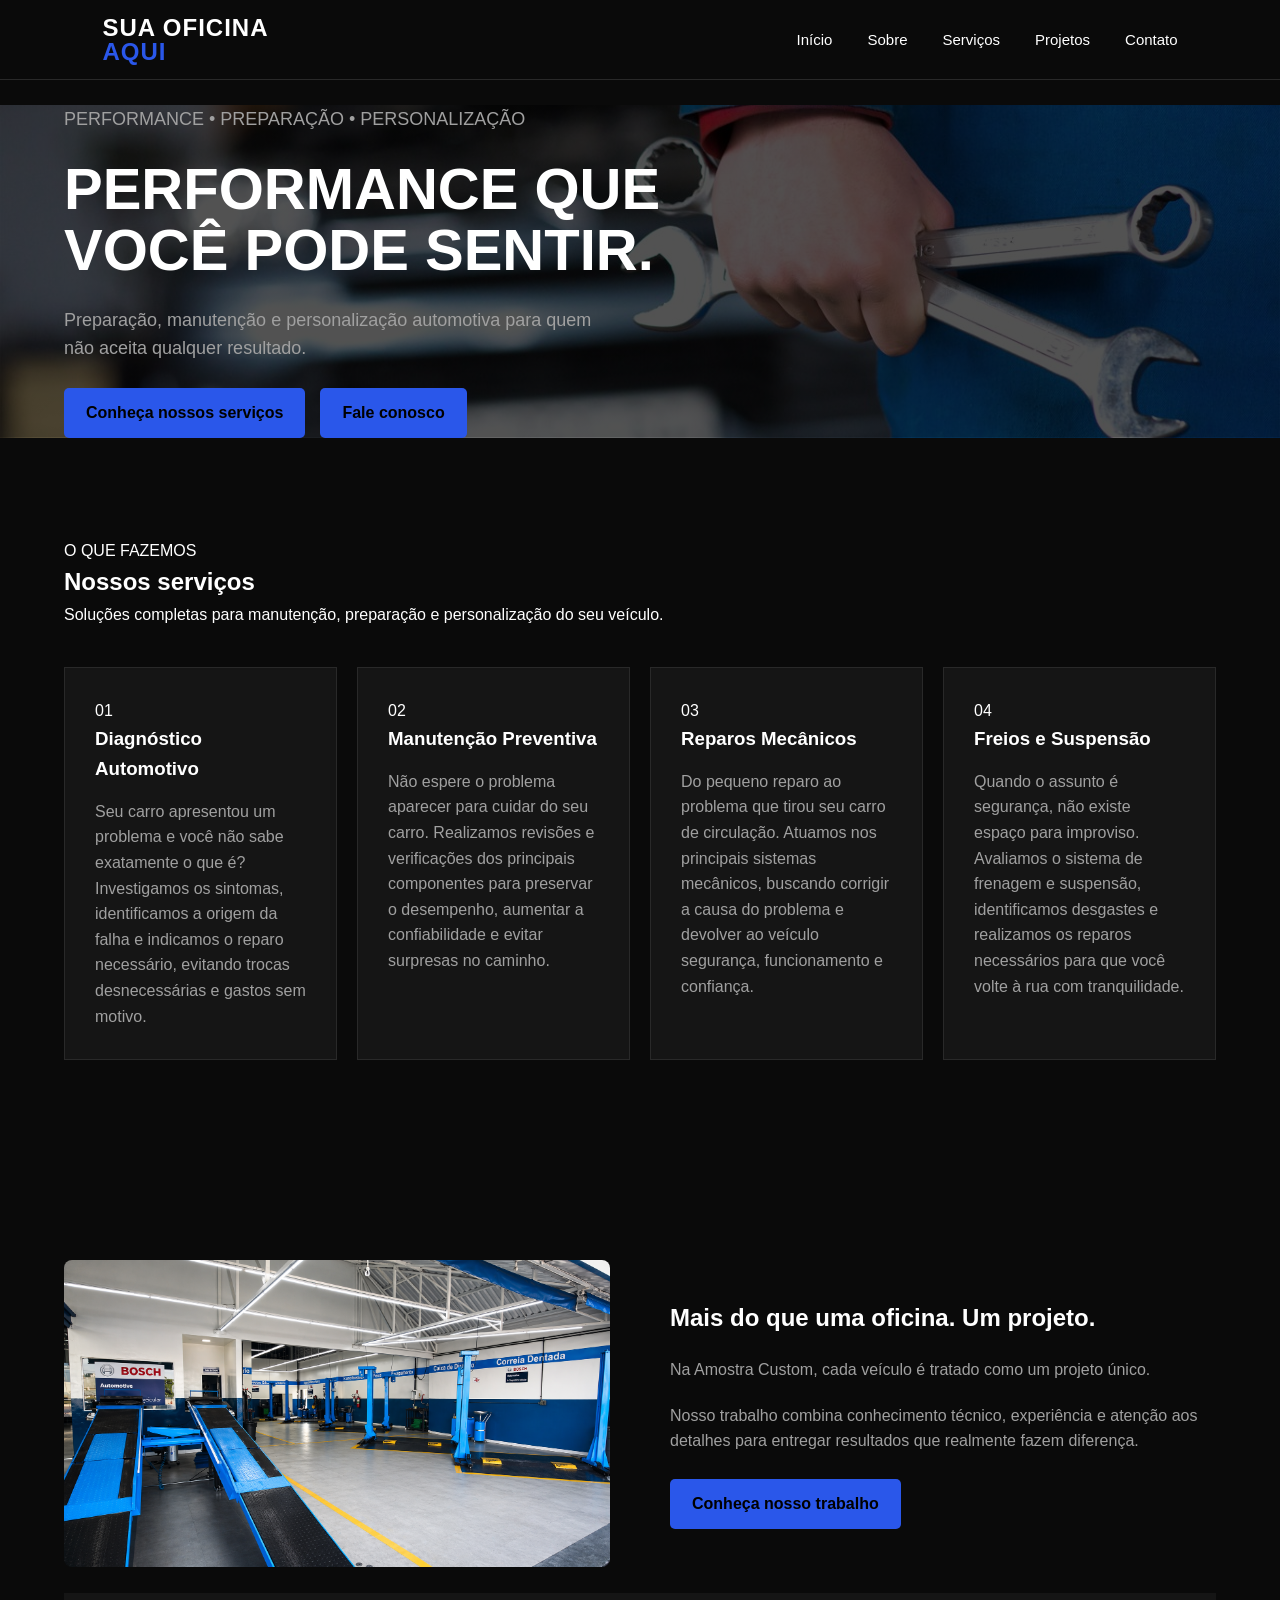
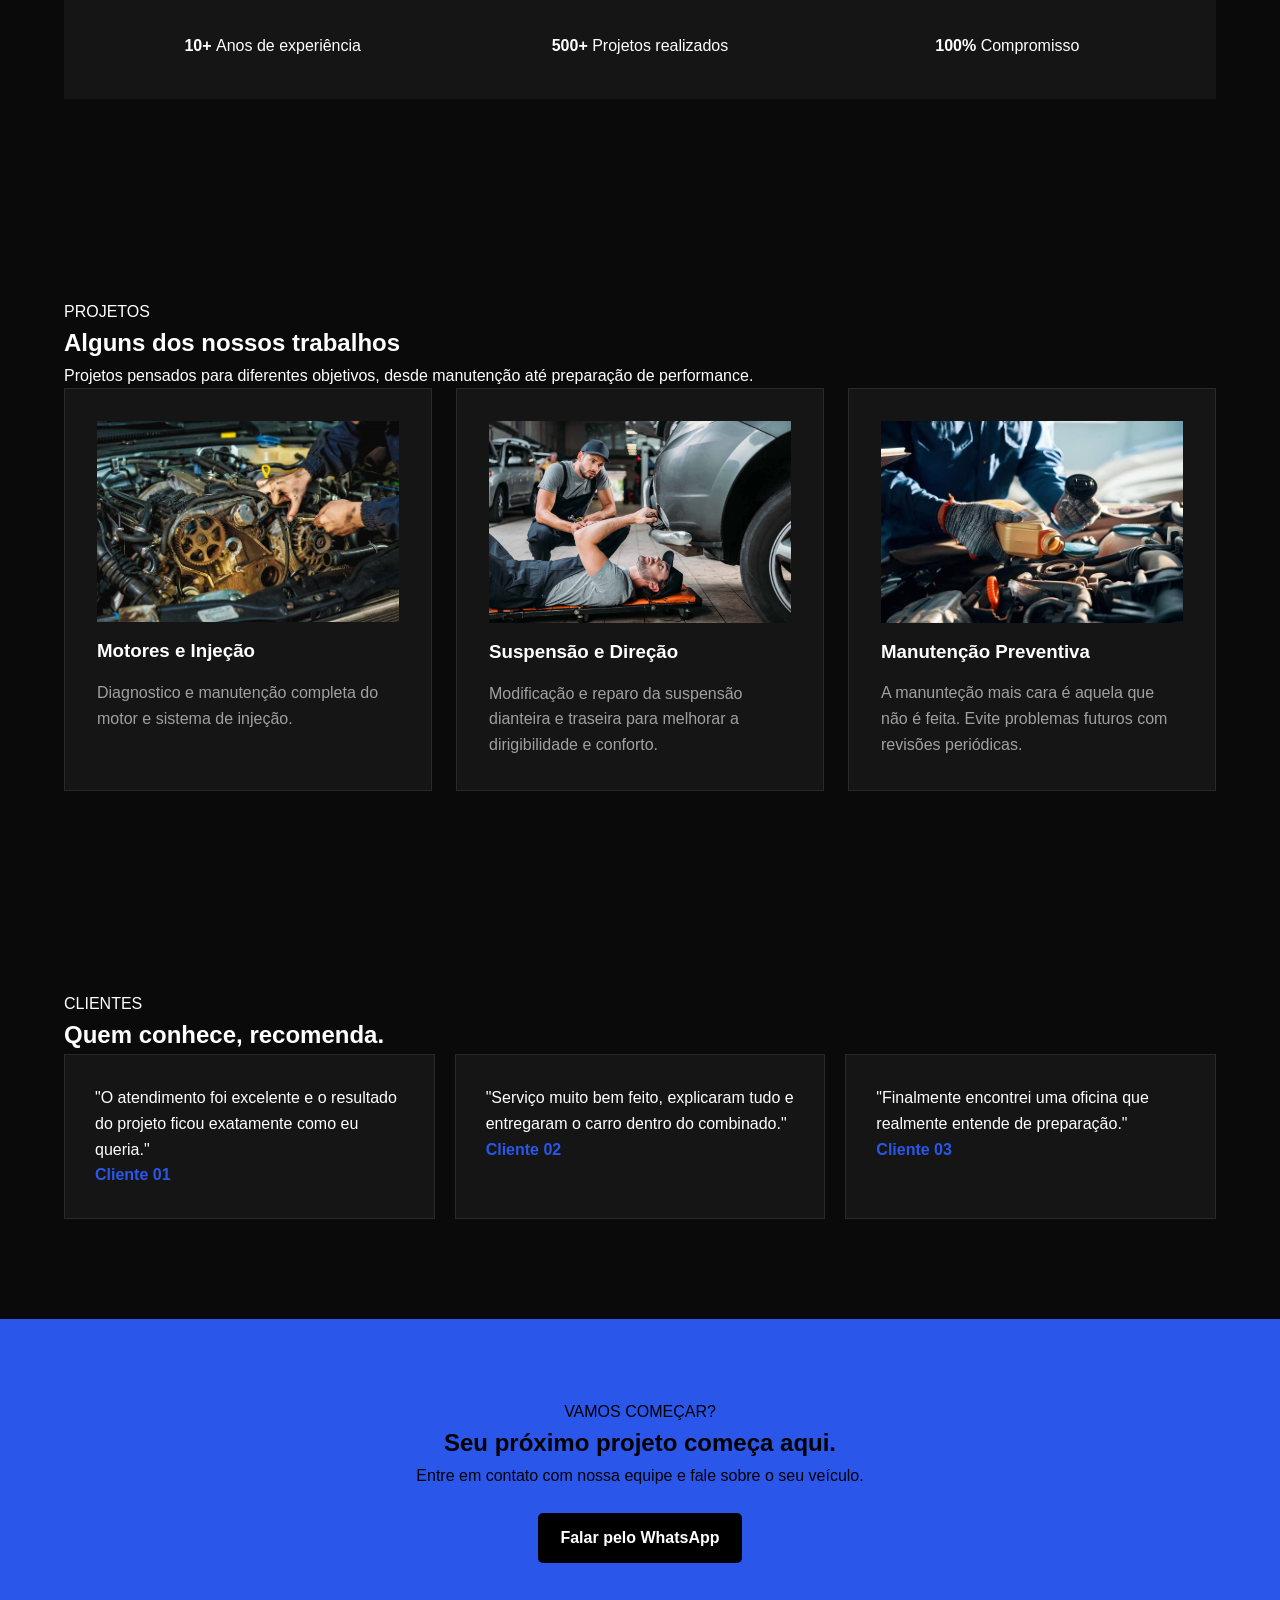
==== commit b4e26a79: "Menu atualizado para todo o site" ====
--- a/HTML/index.html
+++ b/HTML/index.html
@@ -10,8 +10,11 @@
 
 <body>
 
-    <header class="header"> <a href="index.html" class="logo"> OFICINA<span>.</span> </a> <!-- Botão do menu --> <button
-            class="menu-toggle" aria-label="Abrir menu"> <span></span> <span></span> <span></span> </button>
+    <header class="header"> <a href="index.html" class="logo"> SUA OFICINA
+            <span> AQUI</span> </a>
+
+        <!-- Botão do menu --> <button class="menu-toggle" aria-label="Abrir menu"> <span></span>
+            <span></span> <span></span> </button>
         <!-- Menu -->
         <nav class="menu"> <a href="index.html">Início</a> <a href="sobre.html">Sobre</a> <a
                 href="servicos.html">Serviços</a> <a href="projetos.html">Projetos</a> <a
@@ -471,7 +474,11 @@
     <script src="./js/main.js"></script>
 
 
-    <script> const menuToggle = document.querySelector('.menu-toggle'); const menu = document.querySelector('.menu'); menuToggle.addEventListener('click', () => { menu.classList.toggle('active'); menuToggle.classList.toggle('active'); }); </script>
+    <script>
+        const menuToggle = document.querySelector('.menu-toggle');
+        const menu = document.querySelector('.menu');
+        menuToggle.addEventListener('click', () => { menu.classList.toggle('active'); menuToggle.classList.toggle('active'); }); 
+    </script>
 </body>
 
 </html>
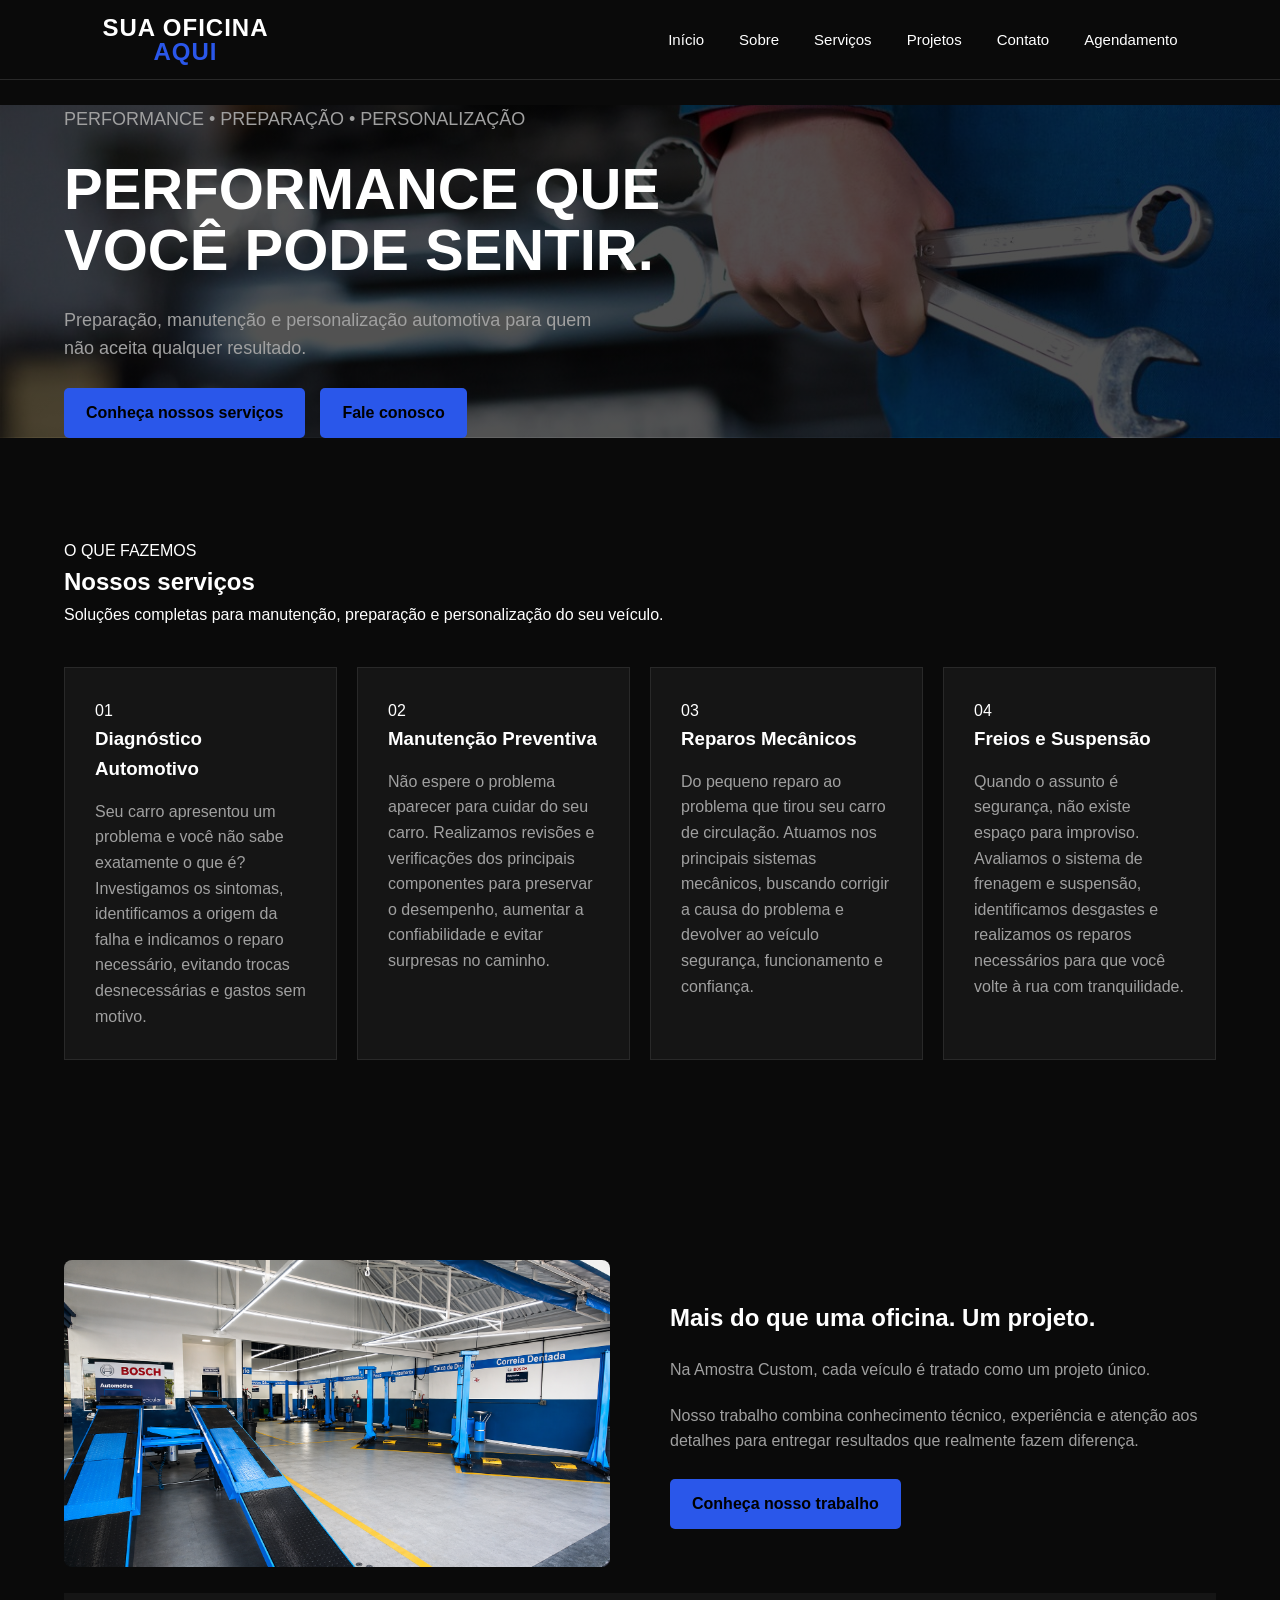
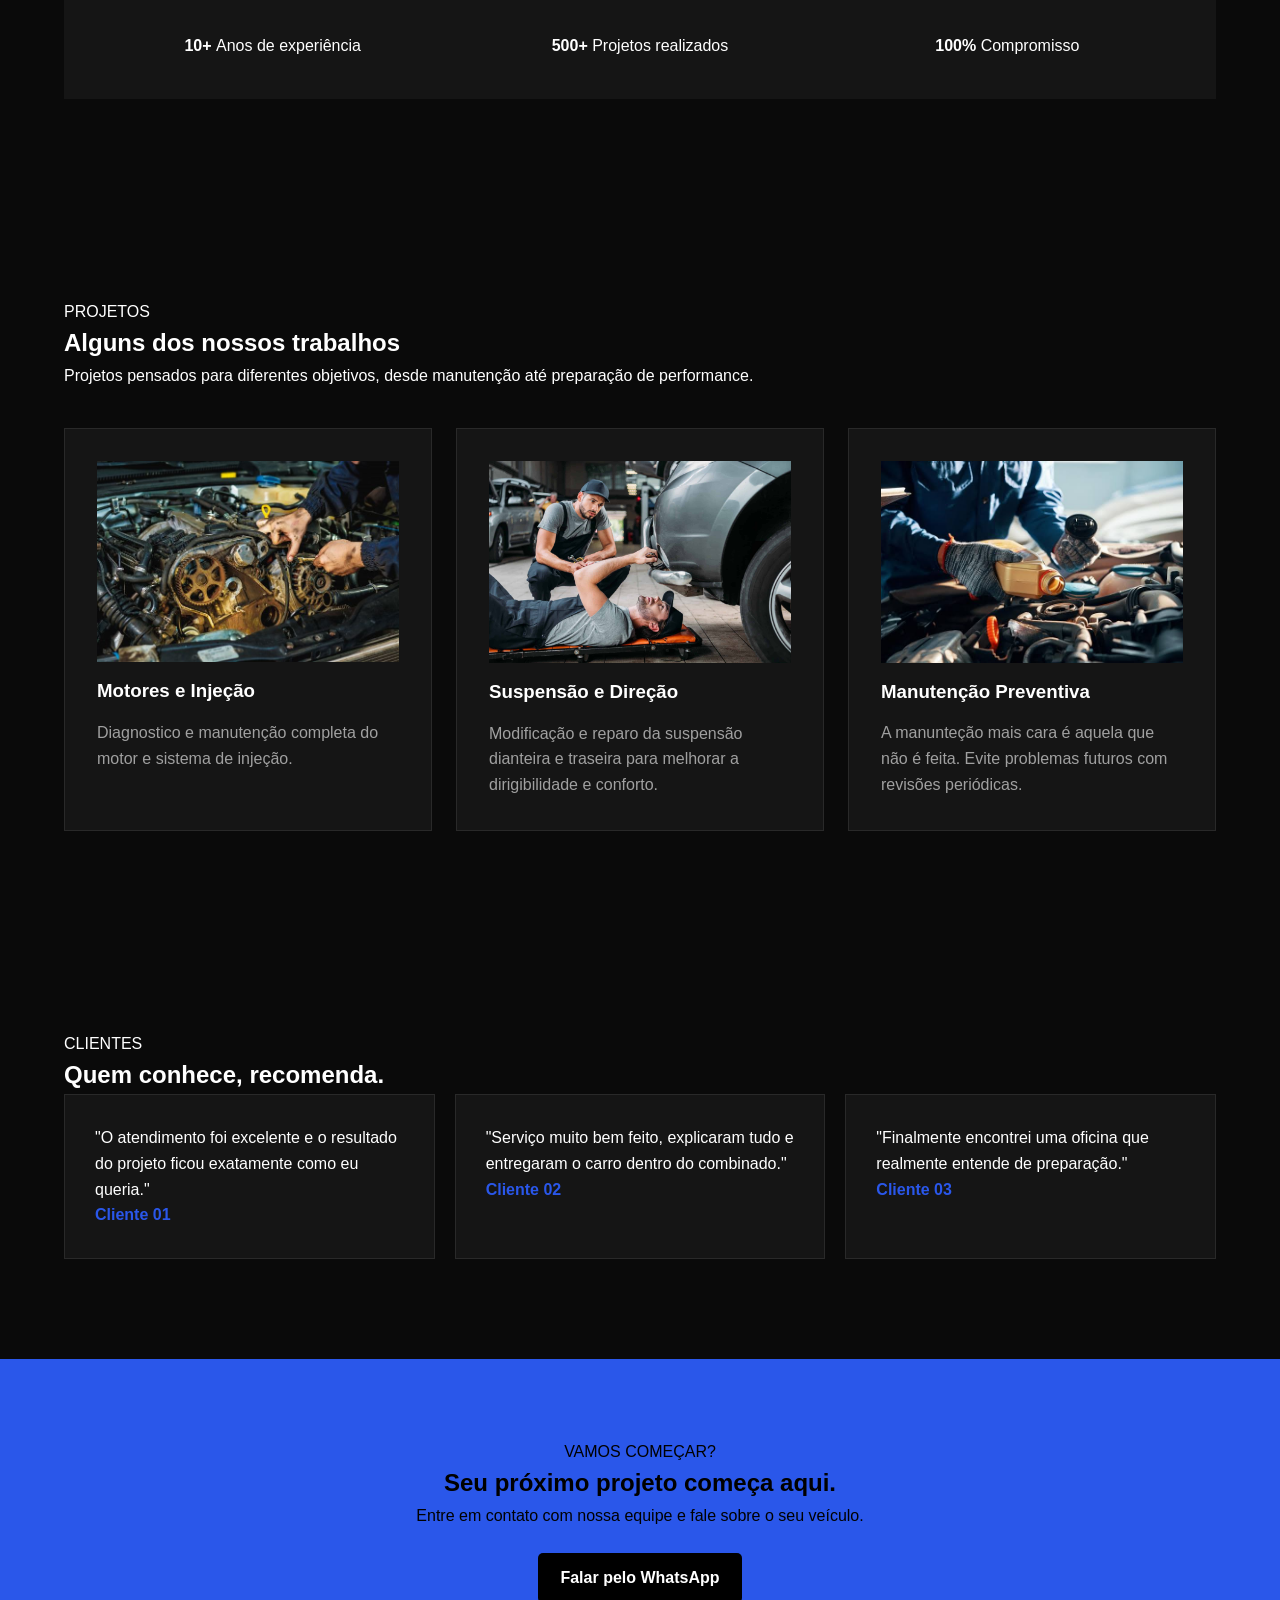
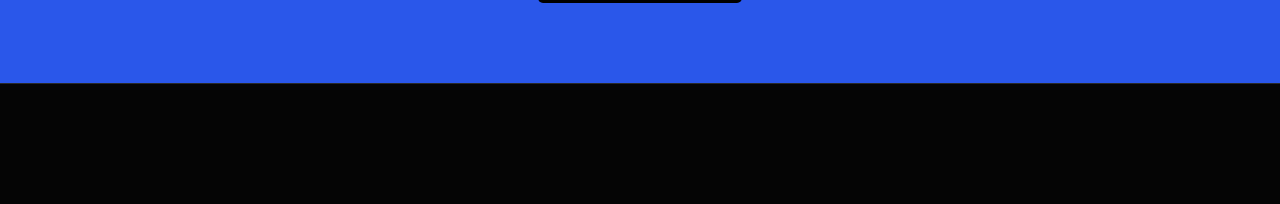
==== commit 79491b43: "Botoes da para a agenda" ====
--- a/HTML/index.html
+++ b/HTML/index.html
@@ -18,7 +18,9 @@
         <!-- Menu -->
         <nav class="menu"> <a href="index.html">Início</a> <a href="sobre.html">Sobre</a> <a
                 href="servicos.html">Serviços</a> <a href="projetos.html">Projetos</a> <a
-                href="contato.html">Contato</a> </nav>
+                href="contato.html">Contato</a>
+            <a href="agenda.html">Agendamento</a>
+            </nav>
     </header>
 
 
--- a/HTML/css/style/style.css
+++ b/HTML/css/style/style.css
@@ -572,33 +572,52 @@
 
 }
 
-/* PROJETOS */
+/* =========================
+   PROJETOS
+========================= */
 
 .projects {
+    width: 100%;
     padding: 100px 0;
 }
 
 .projects-grid {
+    width: 100%;
+
     display: grid;
-    grid-template-columns: repeat(3, 1fr);
+
+    grid-template-columns: repeat(3, minmax(0, 1fr));
+
     gap: 24px;
+
+    margin-top: 40px;
 }
 
 .project-card {
+    min-width: 0;
+
     padding: 32px;
+
     background: var(--background-secondary);
+
     border: 1px solid var(--border);
-    transition: 0.3s;
+
+    transition:
+        transform 0.3s ease,
+        border-color 0.3s ease;
 }
 
 .project-card:hover {
     transform: translateY(-6px);
+
     border-color: var(--green);
 }
 
-.project-card>span {
+.project-card > span {
     color: var(--green);
+
     font-weight: 700;
+
     font-size: 13px;
 }
 
@@ -608,6 +627,7 @@
 
 .project-card p {
     color: var(--gray);
+
     line-height: 1.6;
 }
 
@@ -617,6 +637,46 @@
 
 .project-card li {
     margin-bottom: 9px;
+}
+
+
+/* =========================
+   PROJETOS — TABLET
+========================= */
+
+@media (max-width: 900px) {
+
+    .projects {
+        padding: 80px 0;
+    }
+
+    .projects-grid {
+        grid-template-columns: repeat(2, minmax(0, 1fr));
+    }
+
+}
+
+
+/* =========================
+   PROJETOS — CELULAR
+========================= */
+
+@media (max-width: 600px) {
+
+    .projects {
+        padding: 70px 0;
+    }
+
+    .projects-grid {
+        grid-template-columns: 1fr;
+
+        gap: 18px;
+    }
+
+    .project-card {
+        padding: 26px;
+    }
+
 }
 
 /* =========================
@@ -1629,33 +1689,58 @@
 
 }
 
+/* =========================
+   HEADER
+========================= */
+
 .header {
     width: 100%;
     height: 80px;
+
     padding: 0 8%;
+
     display: flex;
     align-items: center;
     justify-content: space-between;
-    background: #0a0a0a;
-    border-bottom: 1px solid #292929;
+
+    background: var(--background);
+
+    border-bottom: 1px solid var(--border);
+
     position: relative;
     z-index: 1000;
 }
 
-/* ========================= LOGO ========================= */
+
+/* =========================
+   LOGO
+========================= */
+
 .logo {
-    color: #fff;
+    display: inline-flex;
+    align-items: center;
+
+    color: var(--white);
+
     text-decoration: none;
+
     font-size: 24px;
     font-weight: 800;
+
     letter-spacing: 1px;
+
+    line-height: 1;
 }
 
 .logo span {
-    color: #2a57ea;
-}
-
-/* ========================= MENU DESKTOP ========================= */
+    color: var(--green);
+}
+
+
+/* =========================
+   MENU
+========================= */
+
 .menu {
     display: flex;
     align-items: center;
@@ -1663,77 +1748,111 @@
 }
 
 .menu a {
-    color: #fff;
+    color: var(--white);
+
     text-decoration: none;
+
     font-size: 15px;
     font-weight: 500;
+
     transition: 0.3s;
 }
 
 .menu a:hover {
-    color: #2a57ea;
-}
-
-/* ========================= BOTÃO HAMBÚRGUER ========================= */
+    color: var(--green);
+}
+
+
+/* =========================
+   BOTÃO HAMBÚRGUER
+========================= */
+
 .menu-toggle {
     display: none;
+
     width: 42px;
     height: 42px;
+
     padding: 8px;
+
     background: transparent;
+
     border: none;
+
     cursor: pointer;
+
     flex-direction: column;
     justify-content: center;
     align-items: center;
+
     gap: 5px;
 }
 
 .menu-toggle span {
     width: 25px;
     height: 2px;
-    background: #fff;
+
+    background: var(--white);
+
     display: block;
+
     transition: 0.3s;
 }
 
-/* ========================= MOBILE ========================= */
+
+/* =========================
+   HEADER MOBILE
+========================= */
+
 @media (max-width: 768px) {
+
     .header {
         height: 70px;
         padding: 0 6%;
     }
 
-    /* Mostra botão */
     .menu-toggle {
         display: flex;
     }
 
-    /* Menu fechado */
     .menu {
         position: absolute;
+
         top: 70px;
         left: 0;
+
         width: 100%;
-        background: #0a0a0a;
-        border-bottom: 1px solid #292929;
+
+        background: var(--background);
+
+        border-bottom: 1px solid var(--border);
+
         display: flex;
         flex-direction: column;
+
         align-items: center;
+
         gap: 0;
+
         padding: 10px 0;
+
         opacity: 0;
         visibility: hidden;
+
         transform: translateY(-10px);
+
         transition: 0.3s ease;
     }
 
-    /* Links */
     .menu a {
         width: 100%;
+
         text-align: center;
+
         padding: 18px 0;
+
         font-size: 16px;
+
         border-bottom: 1px solid #151515;
     }
 
@@ -1741,14 +1860,13 @@
         border-bottom: none;
     }
 
-    /* Menu aberto */
     .menu.active {
         opacity: 1;
         visibility: visible;
+
         transform: translateY(0);
     }
 
-    /* Animação do hambúrguer */
     .menu-toggle.active span:nth-child(1) {
         transform: translateY(7px) rotate(45deg);
     }
@@ -1760,4 +1878,743 @@
     .menu-toggle.active span:nth-child(3) {
         transform: translateY(-7px) rotate(-45deg);
     }
+}
+
+/* =========================================================
+   CORREÇÃO DE OVERFLOW MOBILE
+========================================================= */
+
+html,
+body {
+    width: 100%;
+    max-width: 100%;
+    overflow-x: hidden;
+}
+
+
+/* =========================================================
+   CONTAINERS
+========================================================= */
+
+.container {
+    width: 90%;
+    max-width: 1200px;
+    margin-left: auto;
+    margin-right: auto;
+}
+
+
+/* =========================================================
+   MOBILE
+========================================================= */
+
+@media (max-width: 768px) {
+
+    /* ---------- CONTAINER ---------- */
+
+    .container {
+        width: 88%;
+        max-width: 100%;
+    }
+
+
+    /* ---------- HERO ---------- */
+
+    .hero {
+        width: 100%;
+        max-width: 100%;
+    }
+
+    .hero .container {
+        width: 88%;
+    }
+
+    .hero h1 {
+        max-width: 100%;
+        font-size: 40px;
+        line-height: 1.05;
+    }
+
+    .hero p {
+        max-width: 100%;
+        font-size: 17px;
+    }
+
+    .hero-buttons {
+        width: 100%;
+        flex-direction: column;
+    }
+
+    .hero-buttons .btn {
+        width: 100%;
+        text-align: center;
+    }
+
+
+    /* ---------- SERVIÇOS ---------- */
+
+    .services {
+        width: 100%;
+        max-width: 100%;
+    }
+
+    .services-grid {
+        width: 100%;
+        max-width: 100%;
+
+        display: grid;
+
+        grid-template-columns: minmax(0, 1fr);
+
+        gap: 20px;
+    }
+
+    .service-card {
+        width: 100%;
+        min-width: 0;
+    }
+
+
+    /* ---------- PROJETOS ---------- */
+
+    .projects {
+        width: 100%;
+        max-width: 100%;
+    }
+
+    .projects-grid {
+        width: 100%;
+        max-width: 100%;
+
+        display: grid;
+
+        grid-template-columns: minmax(0, 1fr);
+
+        gap: 20px;
+    }
+
+    .project-card {
+        width: 100%;
+        min-width: 0;
+        max-width: 100%;
+    }
+
+
+    /* ---------- SOBRE ---------- */
+
+    .about {
+        width: 100%;
+        max-width: 100%;
+    }
+
+    .about-content {
+        width: 100%;
+        grid-template-columns: minmax(0, 1fr);
+    }
+
+    .about-content > * {
+        min-width: 0;
+        max-width: 100%;
+    }
+
+
+    /* ---------- DIFERENCIAIS ---------- */
+
+    .differentials {
+        width: 100%;
+        max-width: 100%;
+    }
+
+
+    /* ---------- DEPOIMENTOS ---------- */
+
+    .testimonials {
+        width: 100%;
+        max-width: 100%;
+    }
+
+    .testimonials-grid {
+        grid-template-columns: minmax(0, 1fr);
+    }
+
+}
+
+
+/* =========================================================
+   MOBILE PEQUENO
+========================================================= */
+
+@media (max-width: 600px) {
+
+    .container {
+        width: 88%;
+    }
+
+    .project-card,
+    .service-card {
+        width: 100%;
+        max-width: 100%;
+    }
+
+}
+
+/* =========================================================
+   AGENDA
+   ========================================================= */
+
+
+.agenda-hero {
+
+    width: 100%;
+
+    padding: 130px 8% 90px;
+
+    background: var(--background);
+
+    border-bottom: 1px solid var(--border);
+
+}
+
+
+.agenda-hero-content {
+
+    max-width: 850px;
+
+}
+
+
+.agenda-tag {
+
+    display: inline-block;
+
+    margin-bottom: 20px;
+
+    font-size: 12px;
+
+    font-weight: 700;
+
+    letter-spacing: 3px;
+
+    color: var(--green);
+
+}
+
+
+.agenda-hero h1 {
+
+    margin: 0 0 20px;
+
+    font-size: clamp(42px, 6vw, 76px);
+
+    line-height: 1;
+
+    font-weight: 700;
+
+    color: var(--white);
+
+}
+
+
+.agenda-hero p {
+
+    max-width: 650px;
+
+    margin: 0;
+
+    font-size: 18px;
+
+    line-height: 1.7;
+
+    color: var(--gray);
+
+}
+
+
+/* =========================================================
+   CONTAINER
+   ========================================================= */
+
+
+.agenda-section {
+
+    width: 100%;
+
+    padding: 90px 8% 110px;
+
+    background: var(--background);
+
+}
+
+
+.agenda-container {
+
+    max-width: 1200px;
+
+    margin: 0 auto;
+
+    display: grid;
+
+    grid-template-columns: minmax(0, 1.7fr) minmax(280px, 0.8fr);
+
+    gap: 70px;
+
+    align-items: start;
+
+}
+
+
+/* =========================================================
+   FORMULÁRIO
+   ========================================================= */
+
+
+.agenda-form-container {
+
+    width: 100%;
+
+}
+
+
+.section-title {
+
+    display: flex;
+
+    align-items: center;
+
+    gap: 18px;
+
+    margin-bottom: 35px;
+
+}
+
+
+.section-title span {
+
+    display: flex;
+
+    align-items: center;
+
+    justify-content: center;
+
+    width: 38px;
+
+    height: 38px;
+
+    border: 1px solid var(--green);
+
+    color: var(--green);
+
+    font-size: 12px;
+
+    font-weight: 700;
+
+}
+
+
+.section-title h2 {
+
+    margin: 0;
+
+    font-size: 27px;
+
+    color: var(--white);
+
+    font-weight: 600;
+
+}
+
+
+.form-section-title {
+
+    margin-top: 60px;
+
+}
+
+
+.agenda-form {
+
+    width: 100%;
+
+}
+
+
+.form-group {
+
+    display: flex;
+
+    flex-direction: column;
+
+    gap: 10px;
+
+    margin-bottom: 25px;
+
+}
+
+
+.form-row {
+
+    display: grid;
+
+    grid-template-columns: 1fr 1fr;
+
+    gap: 20px;
+
+}
+
+
+.form-group label {
+
+    font-size: 13px;
+
+    font-weight: 600;
+
+    letter-spacing: 0.5px;
+
+    color: var(--white);
+
+}
+
+
+.form-group input,
+.form-group select,
+.form-group textarea {
+
+    width: 100%;
+
+    padding: 16px 17px;
+
+    border: 1px solid var(--border);
+
+    border-radius: 0;
+
+    outline: none;
+
+    background: var(--background-secondary);
+
+    color: var(--white);
+
+    font-family: inherit;
+
+    font-size: 14px;
+
+    transition: 0.25s ease;
+
+}
+
+
+.form-group input::placeholder,
+.form-group textarea::placeholder {
+
+    color: #666;
+
+}
+
+
+.form-group input:focus,
+.form-group select:focus,
+.form-group textarea:focus {
+
+    border-color: var(--green);
+
+}
+
+
+.form-group select {
+
+    cursor: pointer;
+
+}
+
+
+.form-group textarea {
+
+    resize: vertical;
+
+    min-height: 140px;
+
+}
+
+
+/* =========================================================
+   BOTÃO
+   ========================================================= */
+
+
+.agenda-button {
+
+    width: 100%;
+
+    margin-top: 15px;
+
+    padding: 18px 25px;
+
+    border: 1px solid var(--green);
+
+    background: var(--green);
+
+    color: var(--white);
+
+    font-family: inherit;
+
+    font-size: 14px;
+
+    font-weight: 700;
+
+    letter-spacing: 1px;
+
+    text-transform: uppercase;
+
+    cursor: pointer;
+
+    transition: 0.3s ease;
+
+}
+
+
+.agenda-button:hover {
+
+    background: transparent;
+
+    color: var(--green);
+
+}
+
+
+/* =========================================================
+   LATERAL
+   ========================================================= */
+
+
+.agenda-info {
+
+    position: sticky;
+
+    top: 30px;
+
+}
+
+
+.agenda-info-box {
+
+    padding: 0 0 30px;
+
+    margin-bottom: 30px;
+
+    border-bottom: 1px solid var(--border);
+
+}
+
+
+.agenda-info-number {
+
+    display: block;
+
+    margin-bottom: 14px;
+
+    color: var(--green);
+
+    font-size: 12px;
+
+    font-weight: 700;
+
+    letter-spacing: 2px;
+
+}
+
+
+.agenda-info-box h3 {
+
+    margin: 0 0 10px;
+
+    color: var(--white);
+
+    font-size: 19px;
+
+    font-weight: 600;
+
+}
+
+
+.agenda-info-box p {
+
+    margin: 0;
+
+    color: var(--gray);
+
+    font-size: 14px;
+
+    line-height: 1.7;
+
+}
+
+
+/* =========================================================
+   AVISO
+   ========================================================= */
+
+
+.agenda-notice {
+
+    margin-top: 45px;
+
+    padding: 25px;
+
+    border: 1px solid var(--border);
+
+    background: var(--background-secondary);
+
+}
+
+
+.agenda-notice strong {
+
+    display: block;
+
+    margin-bottom: 10px;
+
+    color: var(--green);
+
+    font-size: 13px;
+
+    text-transform: uppercase;
+
+    letter-spacing: 1.5px;
+
+}
+
+
+.agenda-notice p {
+
+    margin: 0;
+
+    color: var(--gray);
+
+    font-size: 13px;
+
+    line-height: 1.7;
+
+}
+
+
+/* =========================================================
+   FOOTER
+   ========================================================= */
+
+
+.footer {
+
+    width: 100%;
+
+    padding: 30px 8%;
+
+    border-top: 1px solid var(--border);
+
+    background: var(--background);
+
+    text-align: center;
+
+}
+
+
+.footer p {
+
+    margin: 0;
+
+    color: var(--gray);
+
+    font-size: 12px;
+
+}
+
+
+/* =========================================================
+   RESPONSIVO
+   ========================================================= */
+
+
+@media (max-width: 900px) {
+
+    .agenda-container {
+
+        grid-template-columns: 1fr;
+
+        gap: 70px;
+
+    }
+
+
+    .agenda-info {
+
+        position: static;
+
+    }
+
+}
+
+
+@media (max-width: 650px) {
+
+    .agenda-hero {
+
+        padding: 100px 6% 70px;
+
+    }
+
+
+    .agenda-section {
+
+        padding: 70px 6% 80px;
+
+    }
+
+
+    .form-row {
+
+        grid-template-columns: 1fr;
+
+        gap: 0;
+
+    }
+
+
+    .agenda-hero h1 {
+
+        font-size: 46px;
+
+    }
+
+
+    .agenda-hero p {
+
+        font-size: 16px;
+
+    }
+
+
+    .section-title h2 {
+
+        font-size: 23px;
+
+    }
+
+}
+
+
+@media (max-width: 500px) {
+
+    .agenda-hero h1 {
+
+        font-size: 38px;
+
+    }
+
+
+    .agenda-section {
+
+        padding-left: 5%;
+
+        padding-right: 5%;
+
+    }
+
 }
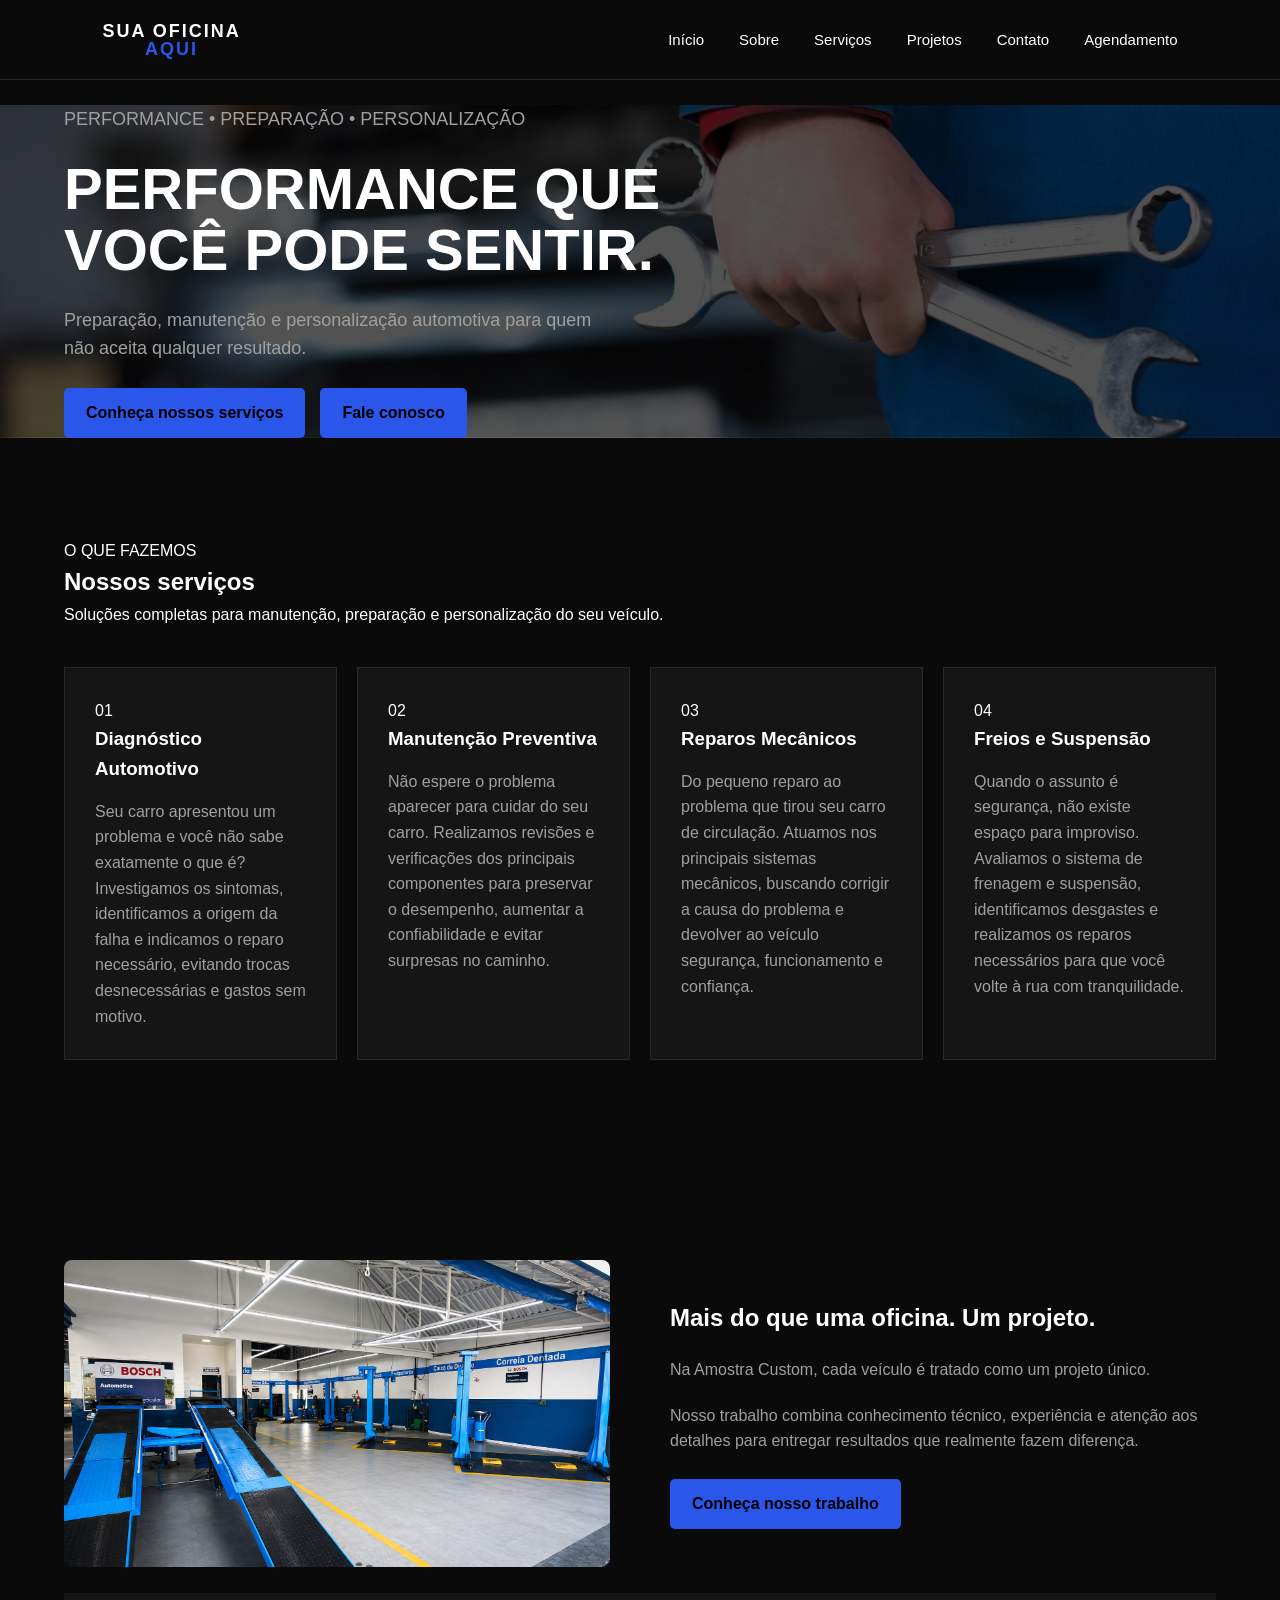
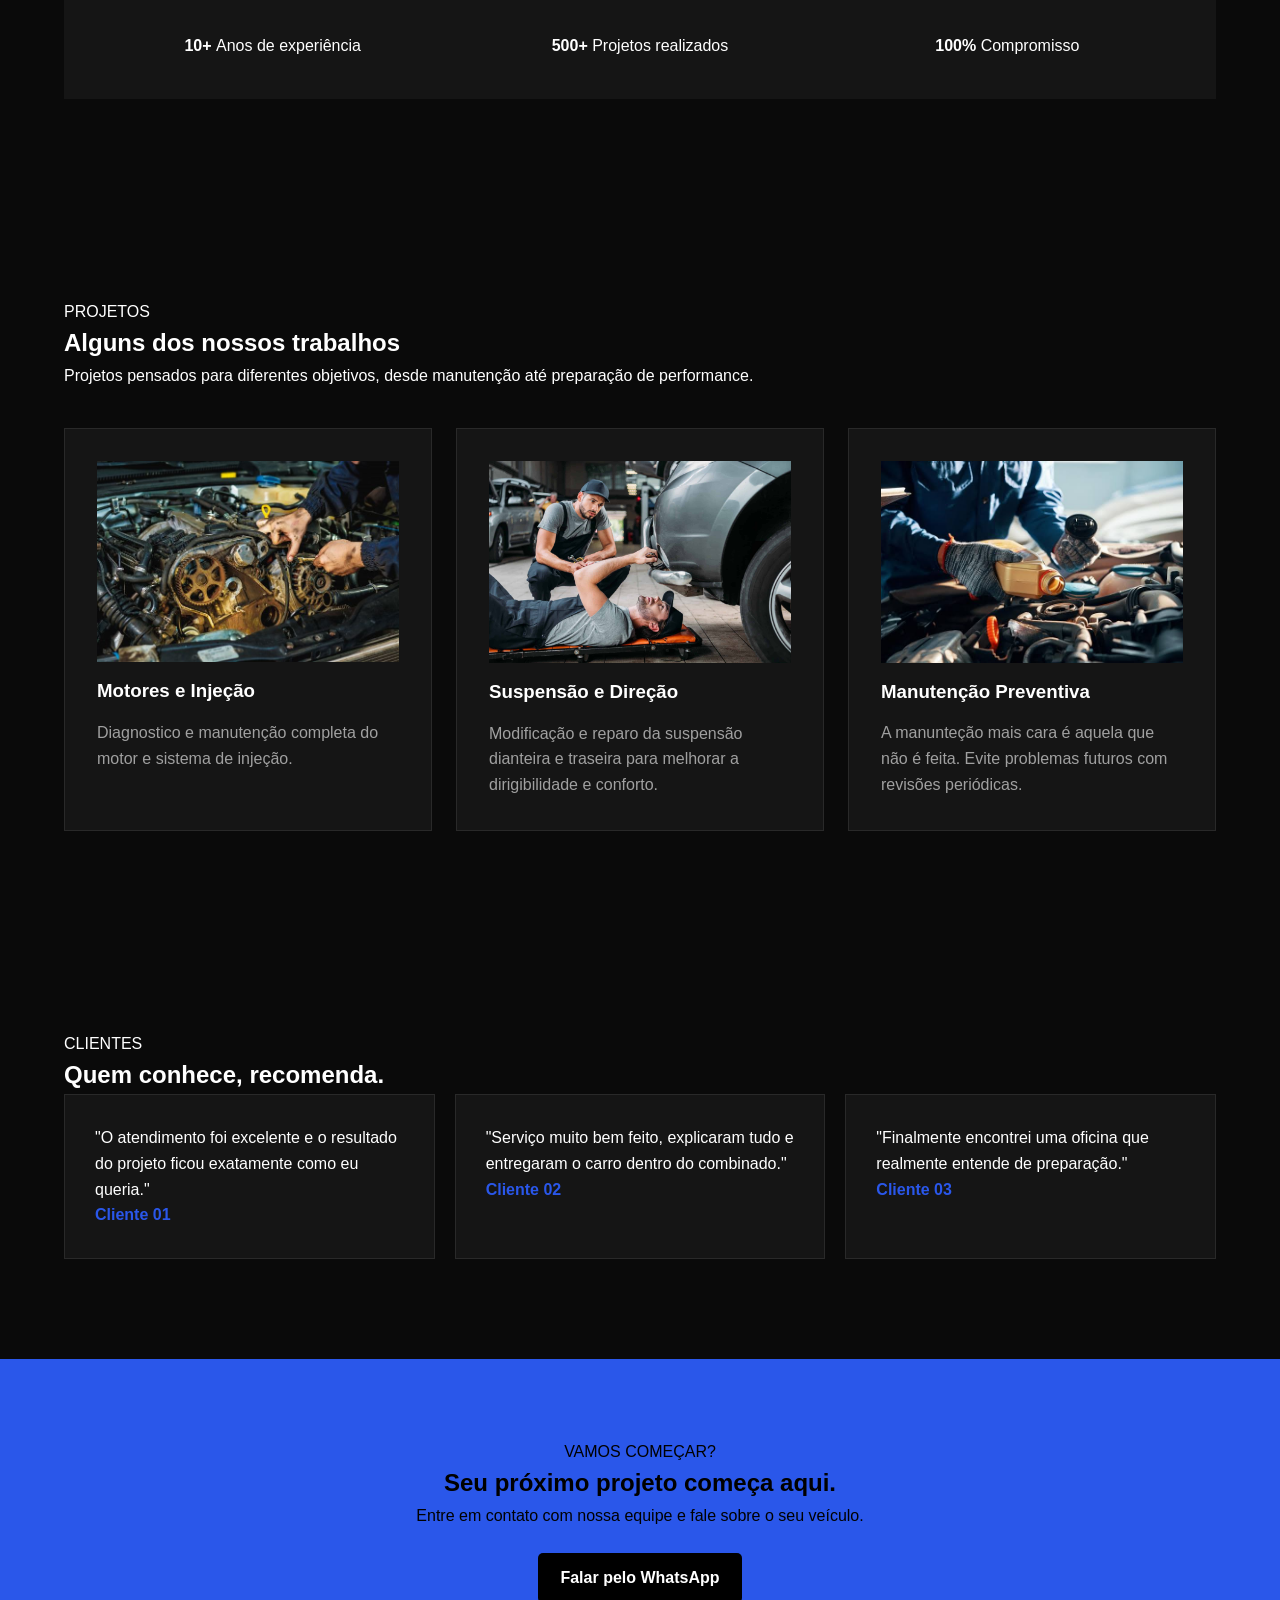
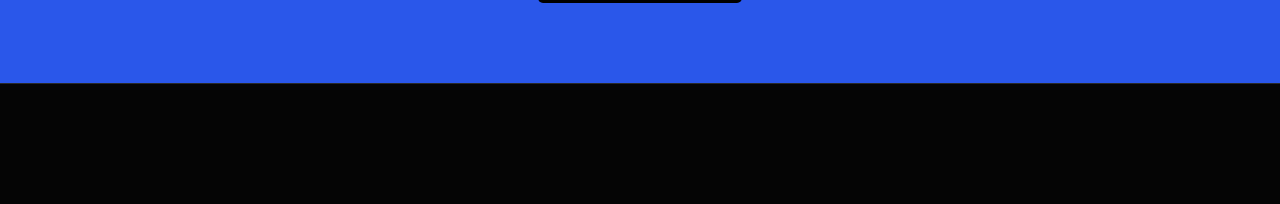
==== commit 3ca79580: "aaaaa" ====
--- a/HTML/index.html
+++ b/HTML/index.html
@@ -16,11 +16,21 @@
         <!-- Botão do menu --> <button class="menu-toggle" aria-label="Abrir menu"> <span></span>
             <span></span> <span></span> </button>
         <!-- Menu -->
-        <nav class="menu"> <a href="index.html">Início</a> <a href="sobre.html">Sobre</a> <a
-                href="servicos.html">Serviços</a> <a href="projetos.html">Projetos</a> <a
-                href="contato.html">Contato</a>
-            <a href="agenda.html">Agendamento</a>
-            </nav>
+        <nav class="menu"> <nav class="menu">
+
+    <a href="index.html">Início</a>
+
+    <a href="HTML/sobre.html">Sobre</a>
+
+    <a href="HTML/servicos.html">Serviços</a>
+
+    <a href="HTML/projetos.html">Projetos</a>
+
+    <a href="HTML/contato.html">Contato</a>
+
+    <a href="HTML/agenda.html">Agendamento</a>
+
+</nav>
     </header>
 
 
--- a/HTML/css/style/style.css
+++ b/HTML/css/style/style.css
@@ -2617,4 +2617,436 @@
 
     }
 
+}
+/* =========================================================
+   HEADER
+   ========================================================= */
+
+.header {
+
+    width: 100%;
+
+    padding: 22px 8%;
+
+    display: flex;
+
+    align-items: center;
+
+    justify-content: space-between;
+
+    background: var(--background);
+
+    border-bottom: 1px solid var(--border);
+
+}
+
+
+.logo {
+
+    color: var(--white);
+
+    text-decoration: none;
+
+    font-size: 18px;
+
+    font-weight: 700;
+
+    letter-spacing: 2px;
+
+}
+
+
+.nav {
+
+    display: flex;
+
+    align-items: center;
+
+    gap: 30px;
+
+}
+
+
+.nav a {
+
+    position: relative;
+
+    color: var(--gray);
+
+    text-decoration: none;
+
+    font-size: 13px;
+
+    font-weight: 500;
+
+    transition: 0.3s ease;
+
+}
+
+
+.nav a:hover {
+
+    color: var(--white);
+
+}
+
+
+.nav a.active {
+
+    color: var(--white);
+
+}
+
+
+.nav a.active::after {
+
+    content: "";
+
+    position: absolute;
+
+    left: 0;
+
+    bottom: -8px;
+
+    width: 100%;
+
+    height: 2px;
+
+    background: var(--green);
+
+}
+
+
+/* =========================================================
+   HEADER RESPONSIVO
+   ========================================================= */
+
+@media (max-width: 800px) {
+
+    .header {
+
+        padding: 20px 6%;
+
+        flex-direction: column;
+
+        gap: 20px;
+
+    }
+
+
+    .nav {
+
+        flex-wrap: wrap;
+
+        justify-content: center;
+
+        gap: 18px;
+
+    }
+
+}
+
+
+@media (max-width: 500px) {
+
+    .header {
+
+        padding: 18px 5%;
+
+    }
+
+
+    .logo {
+
+        font-size: 16px;
+
+    }
+
+
+    .nav {
+
+        gap: 14px;
+
+    }
+
+
+    .nav a {
+
+        font-size: 12px;
+
+    }
+
+}
+
+/* =========================================================
+   MENSAGEM DE SUCESSO - AGENDA
+   ========================================================= */
+
+.agenda-success {
+
+    display: flex;
+
+    align-items: center;
+
+    gap: 18px;
+
+    margin-bottom: 35px;
+
+    padding: 22px 25px;
+
+    border: 1px solid var(--green);
+
+    background: var(--background-secondary);
+
+}
+
+
+.success-icon {
+
+    display: flex;
+
+    align-items: center;
+
+    justify-content: center;
+
+    flex-shrink: 0;
+
+    width: 42px;
+
+    height: 42px;
+
+    border: 1px solid var(--green);
+
+    color: var(--green);
+
+    font-size: 20px;
+
+    font-weight: 700;
+
+}
+
+
+.success-text strong {
+
+    display: block;
+
+    margin-bottom: 6px;
+
+    color: var(--white);
+
+    font-size: 15px;
+
+}
+
+
+.success-text p {
+
+    margin: 0;
+
+    color: var(--gray);
+
+    font-size: 13px;
+
+    line-height: 1.5;
+
+}
+
+
+/* =========================================================
+   RESPONSIVO
+   ========================================================= */
+
+@media (max-width: 500px) {
+
+    .agenda-success {
+
+        align-items: flex-start;
+
+        padding: 18px;
+
+    }
+
+}
+
+/* =========================================================
+   MENSAGEM DE SUCESSO
+   ========================================================= */
+
+.mensagem-sucesso {
+
+    display: none;
+
+    align-items: center;
+
+    gap: 18px;
+
+    width: 100%;
+
+    margin-bottom: 30px;
+
+    padding: 20px;
+
+    border: 1px solid var(--green);
+
+    background: var(--background-secondary);
+
+}
+
+.mensagem-sucesso.mostrar {
+
+    display: flex;
+
+}
+
+.sucesso-icone {
+
+    display: flex;
+
+    align-items: center;
+
+    justify-content: center;
+
+    flex-shrink: 0;
+
+    width: 42px;
+
+    height: 42px;
+
+    border: 1px solid var(--green);
+
+    color: var(--green);
+
+    font-size: 22px;
+
+    font-weight: bold;
+
+}
+
+.mensagem-sucesso strong {
+
+    display: block;
+
+    margin-bottom: 6px;
+
+    color: var(--white);
+
+    font-size: 15px;
+
+}
+
+.mensagem-sucesso p {
+
+    margin: 0;
+
+    color: var(--gray);
+
+    font-size: 13px;
+
+    line-height: 1.5;
+
+}
+
+
+@media (max-width: 500px) {
+
+    .mensagem-sucesso {
+
+        align-items: flex-start;
+
+    }
+
+}
+/* =========================================================
+   MENSAGEM DE SUCESSO
+   ========================================================= */
+
+.mensagem-sucesso {
+
+    display: none;
+
+    align-items: center;
+
+    gap: 18px;
+
+    width: 100%;
+
+    margin-bottom: 30px;
+
+    padding: 22px 25px;
+
+    border: 1px solid var(--green);
+
+    background: var(--background-secondary);
+
+}
+
+
+.mensagem-sucesso.mostrar {
+
+    display: flex;
+
+}
+
+
+.sucesso-icone {
+
+    display: flex;
+
+    align-items: center;
+
+    justify-content: center;
+
+    flex-shrink: 0;
+
+    width: 42px;
+
+    height: 42px;
+
+    border: 1px solid var(--green);
+
+    color: var(--green);
+
+    font-size: 22px;
+
+    font-weight: 700;
+
+}
+
+
+.mensagem-sucesso strong {
+
+    display: block;
+
+    margin-bottom: 6px;
+
+    color: var(--white);
+
+    font-size: 15px;
+
+}
+
+
+.mensagem-sucesso p {
+
+    margin: 0;
+
+    color: var(--gray);
+
+    font-size: 13px;
+
+    line-height: 1.5;
+
+}
+
+
+@media (max-width: 500px) {
+
+    .mensagem-sucesso {
+
+        align-items: flex-start;
+
+        padding: 18px;
+
+    }
+
 }
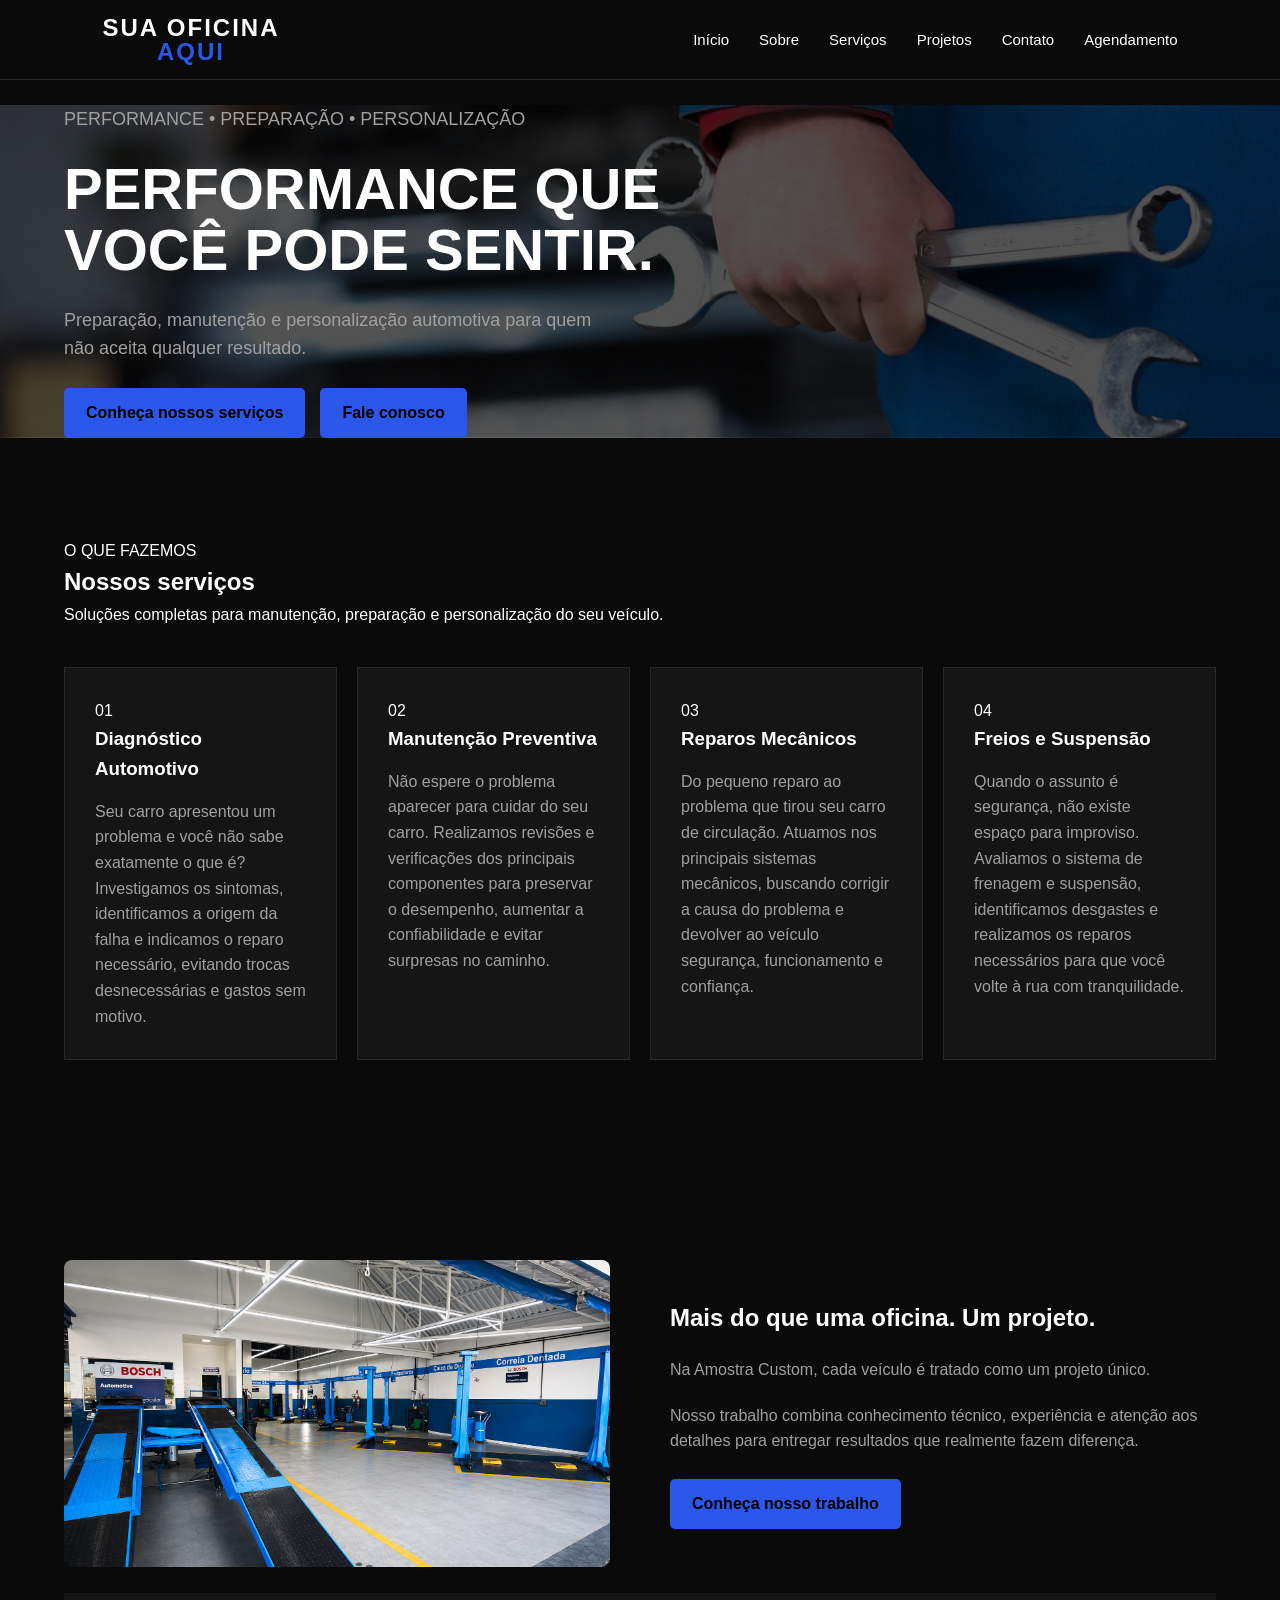
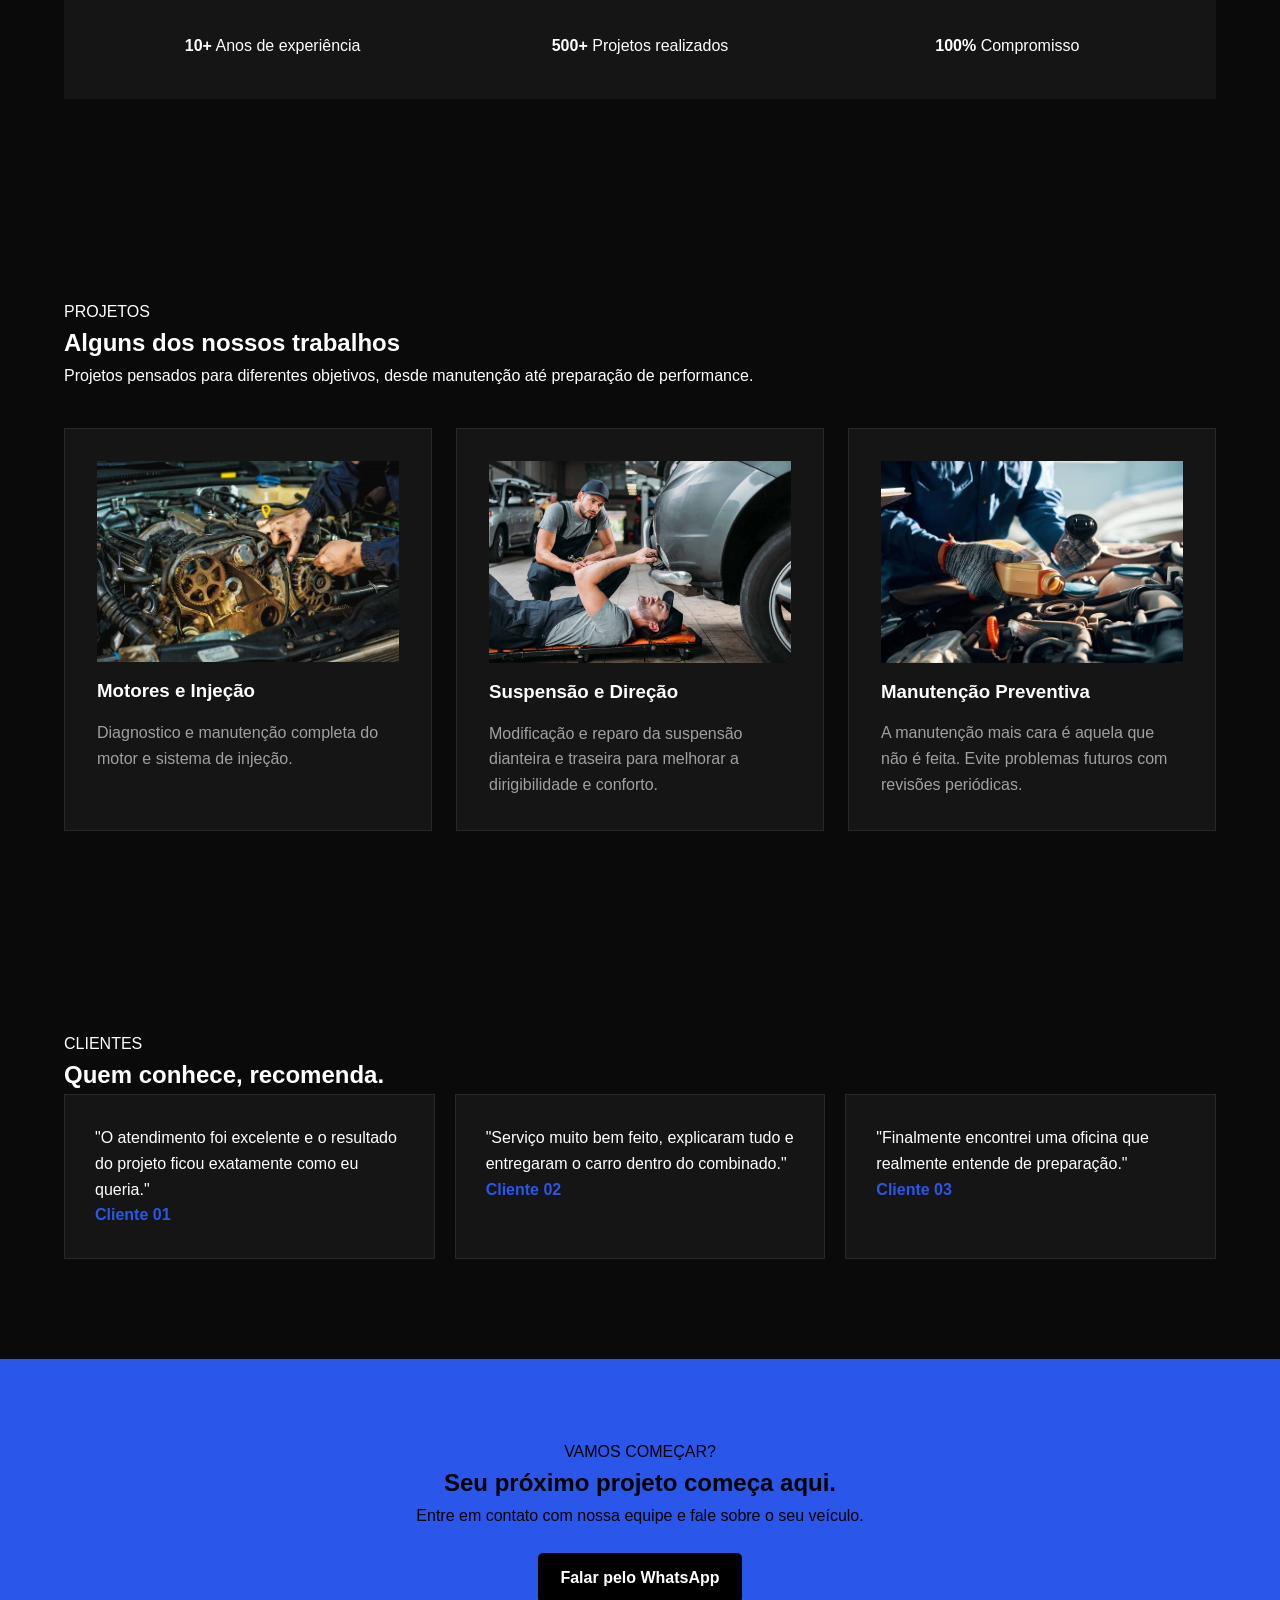
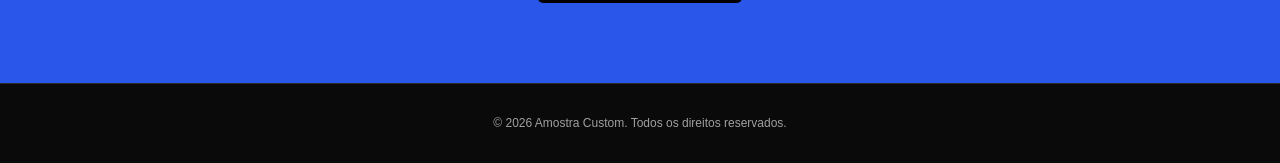
==== commit 381be580: "index corrigido" ====
--- a/HTML/index.html
+++ b/HTML/index.html
@@ -10,486 +10,284 @@
 
 <body>
 
-    <header class="header"> <a href="index.html" class="logo"> SUA OFICINA
-            <span> AQUI</span> </a>
-
-        <!-- Botão do menu --> <button class="menu-toggle" aria-label="Abrir menu"> <span></span>
-            <span></span> <span></span> </button>
+    <!-- HEADER -->
+    <header class="header">
+        <a href="index.html" class="logo">
+            SUA OFICINA <span>AQUI</span>
+        </a>
+
+        <!-- Botão do menu -->
+        <button class="menu-toggle" id="menu-toggle" aria-label="Abrir menu">
+            <span></span>
+            <span></span>
+            <span></span>
+        </button>
+
         <!-- Menu -->
-        <nav class="menu"> <nav class="menu">
-
-    <a href="index.html">Início</a>
-
-    <a href="HTML/sobre.html">Sobre</a>
-
-    <a href="HTML/servicos.html">Serviços</a>
-
-    <a href="HTML/projetos.html">Projetos</a>
-
-    <a href="HTML/contato.html">Contato</a>
-
-    <a href="HTML/agenda.html">Agendamento</a>
-
-</nav>
+        <nav class="menu" id="menu">
+            <a href="index.html">Início</a>
+            <a href="sobre.html">Sobre</a>
+            <a href="servicos.html">Serviços</a>
+            <a href="projetos.html">Projetos</a>
+            <a href="contato.html">Contato</a>
+            <a href="agenda.html">Agendamento</a>
+        </nav>
     </header>
 
-
-
-
-
-
     <main>
-
+        <!-- HERO -->
         <section class="hero" id="inicio">
-
-            <div class="container">
-
+            <div class="container">
                 <div class="hero-content">
-
                     <p class="hero-tag">
                         PERFORMANCE • PREPARAÇÃO • PERSONALIZAÇÃO
                     </p>
-
                     <h1>
                         Performance que você pode sentir.
                     </h1>
-
                     <p class="hero-description">
                         Preparação, manutenção e personalização automotiva
                         para quem não aceita qualquer resultado.
                     </p>
-
-
                     <div class="hero-buttons">
-
                         <a href="#servicos" class="btn">
                             Conheça nossos serviços
                         </a>
-
                         <a href="#contato" class="btn btn-outline">
                             Fale conosco
                         </a>
-
-                    </div>
-
-                </div>
-
-            </div>
-
-        </section>
-
-
-
-
-
-
+                    </div>
+                </div>
+            </div>
+        </section>
+
+        <!-- SERVICES -->
         <section class="services" id="servicos">
-
-            <div class="container">
-
+            <div class="container">
                 <div class="section-header">
-
                     <p class="section-tag">
                         O QUE FAZEMOS
                     </p>
-
                     <h2>
                         Nossos serviços
                     </h2>
-
                     <p>
                         Soluções completas para manutenção,
                         preparação e personalização do seu veículo.
                     </p>
-
-                </div>
-
+                </div>
 
                 <div class="services-grid">
-
-
-                    <article class="service-card">
-
-                        <div class="service-number">
-                            01
-                        </div>
-
-                        <h3>
-                            Diagnóstico Automotivo
-                        </h3>
-
+                    <article class="service-card">
+                        <div class="service-number">01</div>
+                        <h3>Diagnóstico Automotivo</h3>
                         <p>
                             Seu carro apresentou um problema e você não sabe exatamente o que é?
                             Investigamos os sintomas, identificamos a origem da falha e indicamos
                             o reparo necessário, evitando trocas desnecessárias e gastos sem motivo.
                         </p>
-
-                    </article>
-
-
-                    <article class="service-card">
-
-                        <div class="service-number">
-                            02
-                        </div>
-
-                        <h3>
-                            Manutenção Preventiva
-                        </h3>
-
+                    </article>
+
+                    <article class="service-card">
+                        <div class="service-number">02</div>
+                        <h3>Manutenção Preventiva</h3>
                         <p>
                             Não espere o problema aparecer para cuidar do seu carro.
                             Realizamos revisões e verificações dos principais componentes
                             para preservar o desempenho, aumentar a confiabilidade e evitar
                             surpresas no caminho.
-
-                    </article>
-
-
-                    <article class="service-card">
-
-                        <div class="service-number">
-                            03
-                        </div>
-
-                        <h3>
-                            Reparos Mecânicos
-                        </h3>
-
+                        </p>
+                    </article>
+
+                    <article class="service-card">
+                        <div class="service-number">03</div>
+                        <h3>Reparos Mecânicos</h3>
                         <p>
                             Do pequeno reparo ao problema que tirou seu carro de circulação.
                             Atuamos nos principais sistemas mecânicos, buscando corrigir a causa
                             do problema e devolver ao veículo segurança, funcionamento e confiança.
                         </p>
-
-                    </article>
-
-
-                    <article class="service-card">
-
-                        <div class="service-number">
-                            04
-                        </div>
-
-                        <h3>
-                            Freios e Suspensão
-                        </h3>
-
+                    </article>
+
+                    <article class="service-card">
+                        <div class="service-number">04</div>
+                        <h3>Freios e Suspensão</h3>
                         <p>
                             Quando o assunto é segurança, não existe espaço para improviso.
                             Avaliamos o sistema de frenagem e suspensão, identificamos desgastes e realizamos
                             os reparos necessários para que você volte à rua com tranquilidade.
                         </p>
-
-                    </article>
-
-
-                </div>
-
-            </div>
-
-        </section>
-
-
-
-
-
+                    </article>
+                </div>
+            </div>
+        </section>
+
+        <!-- ABOUT -->
         <section class="about" id="sobre">
-
-            <div class="container">
-
+            <div class="container">
                 <div class="about-content">
-
-
                     <div class="about-image">
-
                         <img src="assets/images/Fotos Amostra/elevadores.png" alt="Interior da oficina Amostra Custom">
-
-                    </div>
-
-
+                    </div>
                     <div class="about-text">
-
-
                         <h2>
-                            Mais do que uma oficina.
-                            Um projeto.
+                            Mais do que uma oficina. Um projeto.
                         </h2>
-
-                        <p>
-                            Na Amostra Custom, cada veículo é tratado
-                            como um projeto único.
-                        </p>
-
-                        <p>
-                            Nosso trabalho combina conhecimento
-                            técnico, experiência e atenção aos detalhes
-                            para entregar resultados que realmente
-                            fazem diferença.
+                        <p>
+                            Na Amostra Custom, cada veículo é tratado como um projeto único.
+                        </p>
+                        <p>
+                            Nosso trabalho combina conhecimento técnico, experiência e atenção aos detalhes
+                            para entregar resultados que realmente fazem diferença.
                         </p>
                         <br>
-
                         <a href="contato.html" class="btn">
                             Conheça nosso trabalho
                         </a>
-
-                    </div>
-
-                </div>
-
+                    </div>
+                </div>
                 <br>
                 <div class="differentials">
-
                     <div class="differential">
-
-                        <strong>
-                            10+
-                        </strong>
-
-                        <span>
-                            Anos de experiência
-                        </span>
-
-                    </div>
-
-
+                        <strong>10+</strong>
+                        <span>Anos de experiência</span>
+                    </div>
                     <div class="differential">
-
-                        <strong>
-                            500+
-                        </strong>
-
-                        <span>
-                            Projetos realizados
-                        </span>
-
-                    </div>
-
-
+                        <strong>500+</strong>
+                        <span>Projetos realizados</span>
+                    </div>
                     <div class="differential">
-
-                        <strong>
-                            100%
-                        </strong>
-
-                        <span>
-                            Compromisso
-                        </span>
-
-                    </div>
-
-                </div>
-
-            </div>
-
-        </section>
-
-
-
+                        <strong>100%</strong>
+                        <span>Compromisso</span>
+                    </div>
+                </div>
+            </div>
+        </section>
+
+        <!-- PROJECTS -->
         <section class="projects" id="projetos">
-
-            <div class="container">
-
+            <div class="container">
                 <div class="section-header">
-
-                    <p class="section-tag">
-                        PROJETOS
-                    </p>
-
-                    <h2>
-                        Alguns dos nossos trabalhos
-                    </h2>
-
-                    <p>
-                        Projetos pensados para diferentes objetivos,
-                        desde manutenção até preparação de performance.
-                    </p>
-
-                </div>
-
+                    <p class="section-tag">PROJETOS</p>
+                    <h2>Alguns dos nossos trabalhos</h2>
+                    <p>Projetos pensados para diferentes objetivos, desde manutenção até preparação de performance.</p>
+                </div>
 
                 <div class="projects-grid">
-
-
                     <article class="project-card">
-
                         <img src="assets/images/Fotos Amostra/correia.jpg" alt="Projeto automotivo de performance">
-
                         <div class="project-info">
-
-
-
-                            <h3>
-                                Motores e Injeção
-                            </h3>
-
-                            <p>
-                                Diagnostico e manutenção completa do motor e sistema de injeção.
-                            </p>
-
+                            <h3>Motores e Injeção</h3>
+                            <p>Diagnostico e manutenção completa do motor e sistema de injeção.</p>
                         </div>
-
-                    </article>
-
+                    </article>
 
                     <article class="project-card">
-
                         <img src="assets/images/Fotos Amostra/deitante 2.jpg"
                             alt="Projeto de personalização automotiva">
-
                         <div class="project-info">
-
-                            <h3>
-                                Suspensão e Direção
-                            </h3>
-
-                            <p>
-                                Modificação e reparo da suspensão dianteira e traseira
-                                para melhorar a dirigibilidade e conforto.
-                            </p>
-
+                            <h3>Suspensão e Direção</h3>
+                            <p>Modificação e reparo da suspensão dianteira e traseira para melhorar a dirigibilidade e
+                                conforto.</p>
                         </div>
-
-                    </article>
-
+                    </article>
 
                     <article class="project-card">
-
                         <img src="assets/images/Fotos Amostra/oleo.jpg" alt="Projeto de preparação automotiva">
-
                         <div class="project-info">
-
-
-
-                            <h3>
-                                Manutenção Preventiva
-                            </h3>
-
-                            <p>
-                                A manunteção mais cara é aquela que não é feita. Evite problemas futuros com revisões
-                                periódicas.
-                            </p>
-
+                            <h3>Manutenção Preventiva</h3>
+                            <p>A manutenção mais cara é aquela que não é feita. Evite problemas futuros com revisões
+                                periódicas.</p>
                         </div>
-
-                    </article>
-
-
-                </div>
-
-            </div>
-
-        </section>
-
-
+                    </article>
+                </div>
+            </div>
+        </section>
+
+        <!-- TESTIMONIALS -->
         <section class="testimonials">
-
-            <div class="container">
-
+            <div class="container">
                 <div class="section-header">
-
-                    <p class="section-tag">
-                        CLIENTES
-                    </p>
-
-                    <h2>
-                        Quem conhece, recomenda.
-                    </h2>
-
-                </div>
-
+                    <p class="section-tag">CLIENTES</p>
+                    <h2>Quem conhece, recomenda.</h2>
+                </div>
 
                 <div class="testimonials-grid">
-
-
                     <article class="testimonial">
-
-                        <p>
-                            "O atendimento foi excelente e o resultado
-                            do projeto ficou exatamente como eu queria."
-                        </p>
-
-                        <strong class="testimonial-name">
-                            Cliente 01
-                        </strong>
-
-                    </article>
-
+                        <p>"O atendimento foi excelente e o resultado do projeto ficou exatamente como eu queria."</p>
+                        <strong class="testimonial-name">Cliente 01</strong>
+                    </article>
 
                     <article class="testimonial">
-
-                        <p>
-                            "Serviço muito bem feito, explicaram tudo
-                            e entregaram o carro dentro do combinado."
-                        </p>
-
-                        <strong class="testimonial-name">
-                            Cliente 02
-                        </strong>
-
-                    </article>
-
+                        <p>"Serviço muito bem feito, explicaram tudo e entregaram o carro dentro do combinado."</p>
+                        <strong class="testimonial-name">Cliente 02</strong>
+                    </article>
 
                     <article class="testimonial">
-
-                        <p>
-                            "Finalmente encontrei uma oficina que
-                            realmente entende de preparação."
-                        </p>
-
-                        <strong class="testimonial-name">
-                            Cliente 03
-                        </strong>
-
-                    </article>
-
-
-                </div>
-
-            </div>
-
-        </section>
-
+                        <p>"Finalmente encontrei uma oficina que realmente entende de preparação."</p>
+                        <strong class="testimonial-name">Cliente 03</strong>
+                    </article>
+                </div>
+            </div>
+        </section>
+
+        <!-- CTA -->
         <section class="cta" id="contato">
-
-            <div class="container">
-
-                <p class="section-tag">
-                    VAMOS COMEÇAR?
-                </p>
-
-                <h2>
-                    Seu próximo projeto começa aqui.
-                </h2>
-
-                <p>
-                    Entre em contato com nossa equipe e
-                    fale sobre o seu veículo.
-                </p>
-
-                <a href="https://wa.me/5500000000000" class="btn">
-                    Falar pelo WhatsApp
-                </a>
-
-            </div>
-
-        </section>
-
+            <div class="container">
+                <p class="section-tag">VAMOS COMEÇAR?</p>
+                <h2>Seu próximo projeto começa aqui.</h2>
+                <p>Entre em contato com nossa equipe e fale sobre o seu veículo.</p>
+                <a href="https://wa.me/5547999492318" class="btn" target="_blank">Falar pelo WhatsApp</a>
+            </div>
+        </section>
     </main>
 
-    </main>
-
-    <footer>
-
+    <!-- FOOTER -->
+    <footer class="footer">
+        <p>© 2026 Amostra Custom. Todos os direitos reservados.</p>
     </footer>
 
-    <script src="./js/main.js"></script>
-
-
+    <!-- SCRIPT DE NAVEGAÇÃO / MENU -->
     <script>
-        const menuToggle = document.querySelector('.menu-toggle');
-        const menu = document.querySelector('.menu');
-        menuToggle.addEventListener('click', () => { menu.classList.toggle('active'); menuToggle.classList.toggle('active'); }); 
+        document.addEventListener("DOMContentLoaded", function () {
+            const menuToggle = document.getElementById("menu-toggle");
+            const menu = document.getElementById("menu");
+
+            if (menuToggle && menu) {
+                menuToggle.addEventListener("click", function (event) {
+                    event.stopPropagation();
+                    menu.classList.toggle("active");
+                    menuToggle.classList.toggle("active");
+
+                    const aberto = menu.classList.contains("active");
+                    menuToggle.setAttribute("aria-expanded", aberto ? "true" : "false");
+                    menuToggle.setAttribute("aria-label", aberto ? "Fechar menu" : "Abrir menu");
+                });
+
+                /* Fecha o menu ao clicar em qualquer link */
+                const links = menu.querySelectorAll("a");
+                links.forEach(function (link) {
+                    link.addEventListener("click", function () {
+                        menu.classList.remove("active");
+                        menuToggle.classList.remove("active");
+                        menuToggle.setAttribute("aria-expanded", "false");
+                    });
+                });
+
+                /* Fecha o menu se clicar fora dele */
+                document.addEventListener("click", function (event) {
+                    if (
+                        menu.classList.contains("active") &&
+                        !menu.contains(event.target) &&
+                        !menuToggle.contains(event.target)
+                    ) {
+                        menu.classList.remove("active");
+                        menuToggle.classList.remove("active");
+                        menuToggle.setAttribute("aria-expanded", "false");
+                    }
+                });
+            }
+        });
     </script>
 </body>
 
--- a/HTML/css/style/style.css
+++ b/HTML/css/style/style.css
@@ -3049,4 +3049,561 @@
 
     }
 
+}
+
+/* =========================================================
+   HEADER / MENU — VERSÃO FINAL
+   ========================================================= */
+
+.header {
+    width: 100%;
+    height: 80px;
+    padding: 0 8%;
+    display: flex;
+    align-items: center;
+    justify-content: space-between;
+    position: relative;
+    z-index: 1000;
+    background: var(--background);
+    border-bottom: 1px solid var(--border);
+}
+
+.header .logo {
+    flex-shrink: 0;
+}
+
+.menu {
+    display: flex;
+    align-items: center;
+    gap: 35px;
+}
+
+.menu a {
+    color: var(--white);
+    text-decoration: none;
+    font-size: 15px;
+    font-weight: 500;
+    transition: color 0.3s ease;
+}
+
+.menu a:hover {
+    color: var(--green);
+}
+
+.menu-toggle {
+    display: none;
+    width: 42px;
+    height: 42px;
+    margin: 0;
+    padding: 0;
+    flex: 0 0 42px;
+    border: 0;
+    outline: 0;
+    background: transparent;
+    cursor: pointer;
+
+    align-items: center;
+    justify-content: center;
+    flex-direction: column;
+    gap: 5px;
+}
+
+.menu-toggle span {
+    display: block;
+    width: 25px;
+    height: 2px;
+    margin: 0;
+    background: var(--white);
+    transition:
+        transform 0.3s ease,
+        opacity 0.3s ease;
+}
+
+.menu-toggle:focus-visible {
+    outline: 2px solid var(--green);
+    outline-offset: 4px;
+}
+
+
+/* =========================================================
+   MENU MOBILE
+   ========================================================= */
+
+@media (max-width: 768px) {
+
+    .header {
+        height: 70px;
+        padding: 0 6%;
+        flex-direction: row;
+        align-items: center;
+        justify-content: space-between;
+        gap: 0;
+    }
+
+    .menu-toggle {
+        display: flex;
+        align-self: center;
+        margin-left: auto;
+    }
+
+    .menu {
+        position: absolute;
+        top: 70px;
+        left: 0;
+        width: 100%;
+
+        padding: 10px 0;
+
+        display: flex;
+        flex-direction: column;
+        align-items: stretch;
+
+        gap: 0;
+
+        background: var(--background);
+
+        border-bottom: 1px solid var(--border);
+
+        opacity: 0;
+        visibility: hidden;
+        pointer-events: none;
+
+        transform: translateY(-10px);
+
+        transition:
+            opacity 0.25s ease,
+            transform 0.25s ease,
+            visibility 0.25s ease;
+    }
+
+    .menu.active {
+        opacity: 1;
+        visibility: visible;
+        pointer-events: auto;
+
+        transform: translateY(0);
+    }
+
+    .menu a {
+        width: 100%;
+
+        padding: 17px 6%;
+
+        text-align: left;
+
+        border-bottom: 1px solid #151515;
+    }
+
+    .menu a:last-child {
+        border-bottom: 0;
+    }
+
+
+    /* X DO MENU */
+
+    .menu-toggle.active span:nth-child(1) {
+        transform:
+            translateY(7px)
+            rotate(45deg);
+    }
+
+    .menu-toggle.active span:nth-child(2) {
+        opacity: 0;
+    }
+
+    .menu-toggle.active span:nth-child(3) {
+        transform:
+            translateY(-7px)
+            rotate(-45deg);
+    }
+
+}
+
+
+/* =========================================================
+   AGENDA
+   ========================================================= */
+
+.agenda-button:disabled {
+    opacity: 0.65;
+    cursor: wait;
+    transform: none;
+}
+
+.agenda-success {
+    position: relative;
+    z-index: 1;
+}
+
+@media (max-width: 500px) {
+
+    .agenda-success {
+        flex-direction: row;
+        gap: 14px;
+    }
+
+    .success-text {
+        min-width: 0;
+    }
+
+}
+/* =========================================================
+   MENU HAMBÚRGUER — BLOCO FINAL
+   ========================================================= */
+
+.header {
+    width: 100%;
+    height: 80px;
+
+    padding: 0 8%;
+
+    display: flex;
+    align-items: center;
+    justify-content: space-between;
+
+    position: relative;
+    z-index: 9999;
+
+    background: var(--background);
+
+    border-bottom: 1px solid var(--border);
+}
+
+
+/* LOGO */
+
+.header .logo,
+.logo {
+    display: flex;
+
+    flex-direction: column;
+
+    flex-shrink: 0;
+
+    color: var(--white);
+
+    text-decoration: none;
+
+    font-size: 24px;
+
+    font-weight: 800;
+
+    line-height: 1;
+}
+
+.header .logo span,
+.logo span {
+    color: var(--green);
+}
+
+
+/* MENU DESKTOP */
+
+.menu {
+    display: flex;
+
+    align-items: center;
+
+    justify-content: flex-end;
+
+    gap: 30px;
+
+    margin: 0;
+
+    padding: 0;
+}
+
+.menu a {
+    display: block;
+
+    color: var(--white);
+
+    text-decoration: none;
+
+    font-size: 15px;
+
+    font-weight: 500;
+
+    transition: color 0.25s ease;
+}
+
+.menu a:hover {
+    color: var(--green);
+}
+
+
+/* BOTÃO HAMBÚRGUER */
+
+.menu-toggle {
+    display: none;
+
+    width: 42px;
+
+    height: 42px;
+
+    padding: 0;
+
+    margin: 0;
+
+    border: 0;
+
+    outline: 0;
+
+    background: transparent;
+
+    cursor: pointer;
+
+    flex-shrink: 0;
+
+    align-items: center;
+
+    justify-content: center;
+
+    flex-direction: column;
+
+    gap: 5px;
+
+    position: relative;
+
+    z-index: 10001;
+}
+
+.menu-toggle span {
+    display: block;
+
+    width: 26px;
+
+    height: 2px;
+
+    margin: 0;
+
+    padding: 0;
+
+    background: var(--white);
+
+    transition:
+        transform 0.25s ease,
+        opacity 0.25s ease;
+}
+
+
+/* =========================================================
+   CELULAR
+   ========================================================= */
+
+@media (max-width: 768px) {
+
+    .header {
+        width: 100%;
+
+        height: 70px;
+
+        padding: 0 6%;
+
+        display: flex;
+
+        flex-direction: row;
+
+        align-items: center;
+
+        justify-content: space-between;
+    }
+
+
+    /*
+    Mostra o botão
+    */
+
+    .menu-toggle {
+        display: flex;
+
+        margin-left: auto;
+    }
+
+
+    /*
+    MENU FECHADO
+    */
+
+    .menu {
+        position: absolute;
+
+        top: 70px;
+
+        left: 0;
+
+        right: 0;
+
+        width: 100%;
+
+        height: auto;
+
+        min-height: 0;
+
+        padding: 0;
+
+        margin: 0;
+
+        display: flex;
+
+        flex-direction: column;
+
+        align-items: stretch;
+
+        justify-content: flex-start;
+
+        gap: 0;
+
+        background: #0a0a0a;
+
+        border-bottom: 1px solid var(--border);
+
+        opacity: 0;
+
+        visibility: hidden;
+
+        pointer-events: none;
+
+        transform: translateY(-10px);
+
+        transition:
+            opacity 0.2s ease,
+            transform 0.2s ease,
+            visibility 0.2s ease;
+
+        z-index: 10000;
+    }
+
+
+    /*
+    MENU ABERTO
+    */
+
+    .menu.active {
+        display: flex;
+
+        opacity: 1;
+
+        visibility: visible;
+
+        pointer-events: auto;
+
+        transform: translateY(0);
+    }
+
+
+    /*
+    LINKS
+    */
+
+    .menu a {
+        display: block;
+
+        width: 100%;
+
+        padding: 18px 6%;
+
+        margin: 0;
+
+        color: #ffffff;
+
+        background: #0a0a0a;
+
+        text-align: left;
+
+        font-size: 16px;
+
+        border-bottom: 1px solid #202020;
+    }
+
+
+    .menu a:hover {
+        color: var(--green);
+
+        background: #111111;
+    }
+
+
+    .menu a:last-child {
+        border-bottom: 0;
+    }
+
+
+    /*
+    X
+    */
+
+    .menu-toggle.active span:nth-child(1) {
+        transform:
+            translateY(7px)
+            rotate(45deg);
+    }
+
+    .menu-toggle.active span:nth-child(2) {
+        opacity: 0;
+    }
+
+    .menu-toggle.active span:nth-child(3) {
+        transform:
+            translateY(-7px)
+            rotate(-45deg);
+    }
+
+}
+
+
+/* =========================================================
+   AGENDA
+   ========================================================= */
+
+.agenda-button:disabled {
+    opacity: 0.7;
+
+    cursor: wait;
+}
+
+
+.agenda-success {
+    display: flex;
+
+    align-items: center;
+
+    gap: 15px;
+
+    margin-bottom: 25px;
+
+    padding: 20px;
+
+    background: var(--background-secondary);
+
+    border: 1px solid var(--green);
+
+    color: var(--white);
+}
+
+
+.agenda-success strong {
+    display: block;
+
+    margin-bottom: 4px;
+
+    color: var(--white);
+}
+
+
+.agenda-success p {
+    margin: 0;
+
+    color: var(--gray);
+
+    font-size: 14px;
+}
+
+
+@media (max-width: 600px) {
+
+    .agenda-success {
+        align-items: flex-start;
+    }
+
 }
